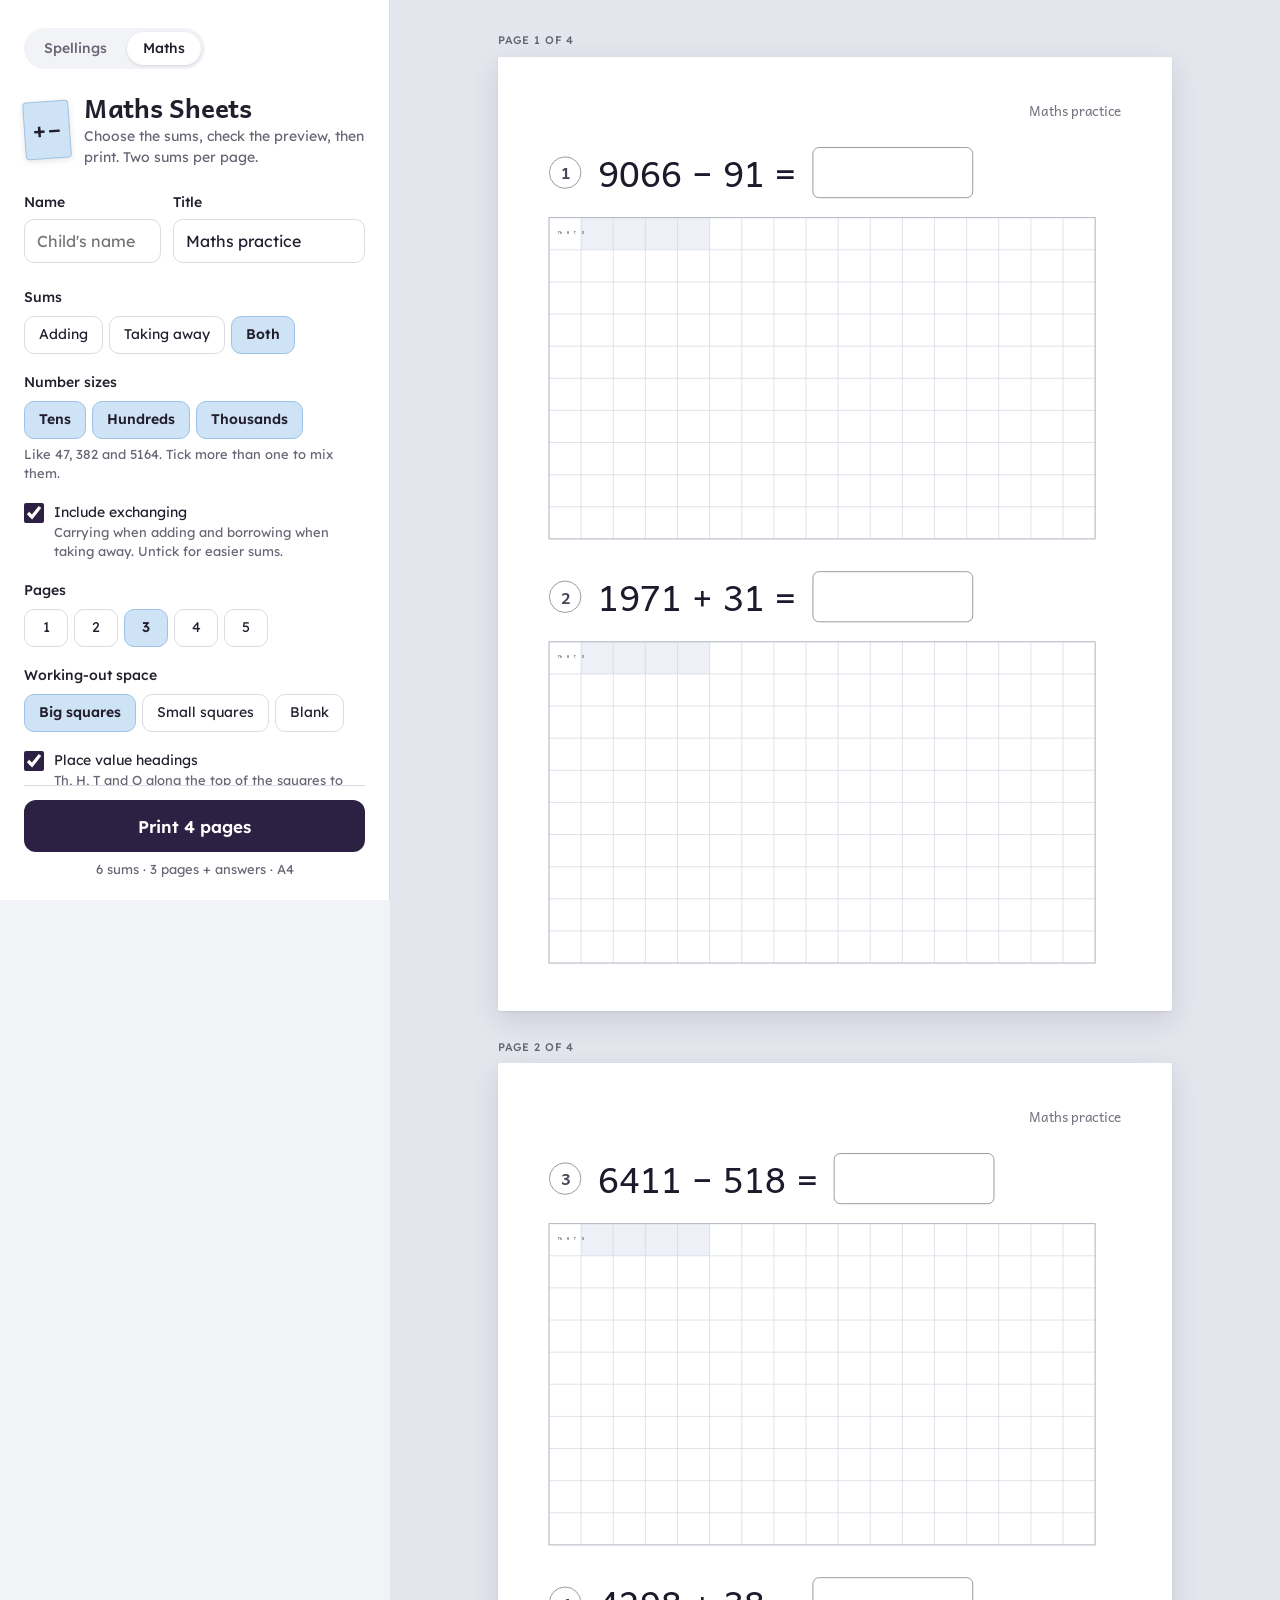
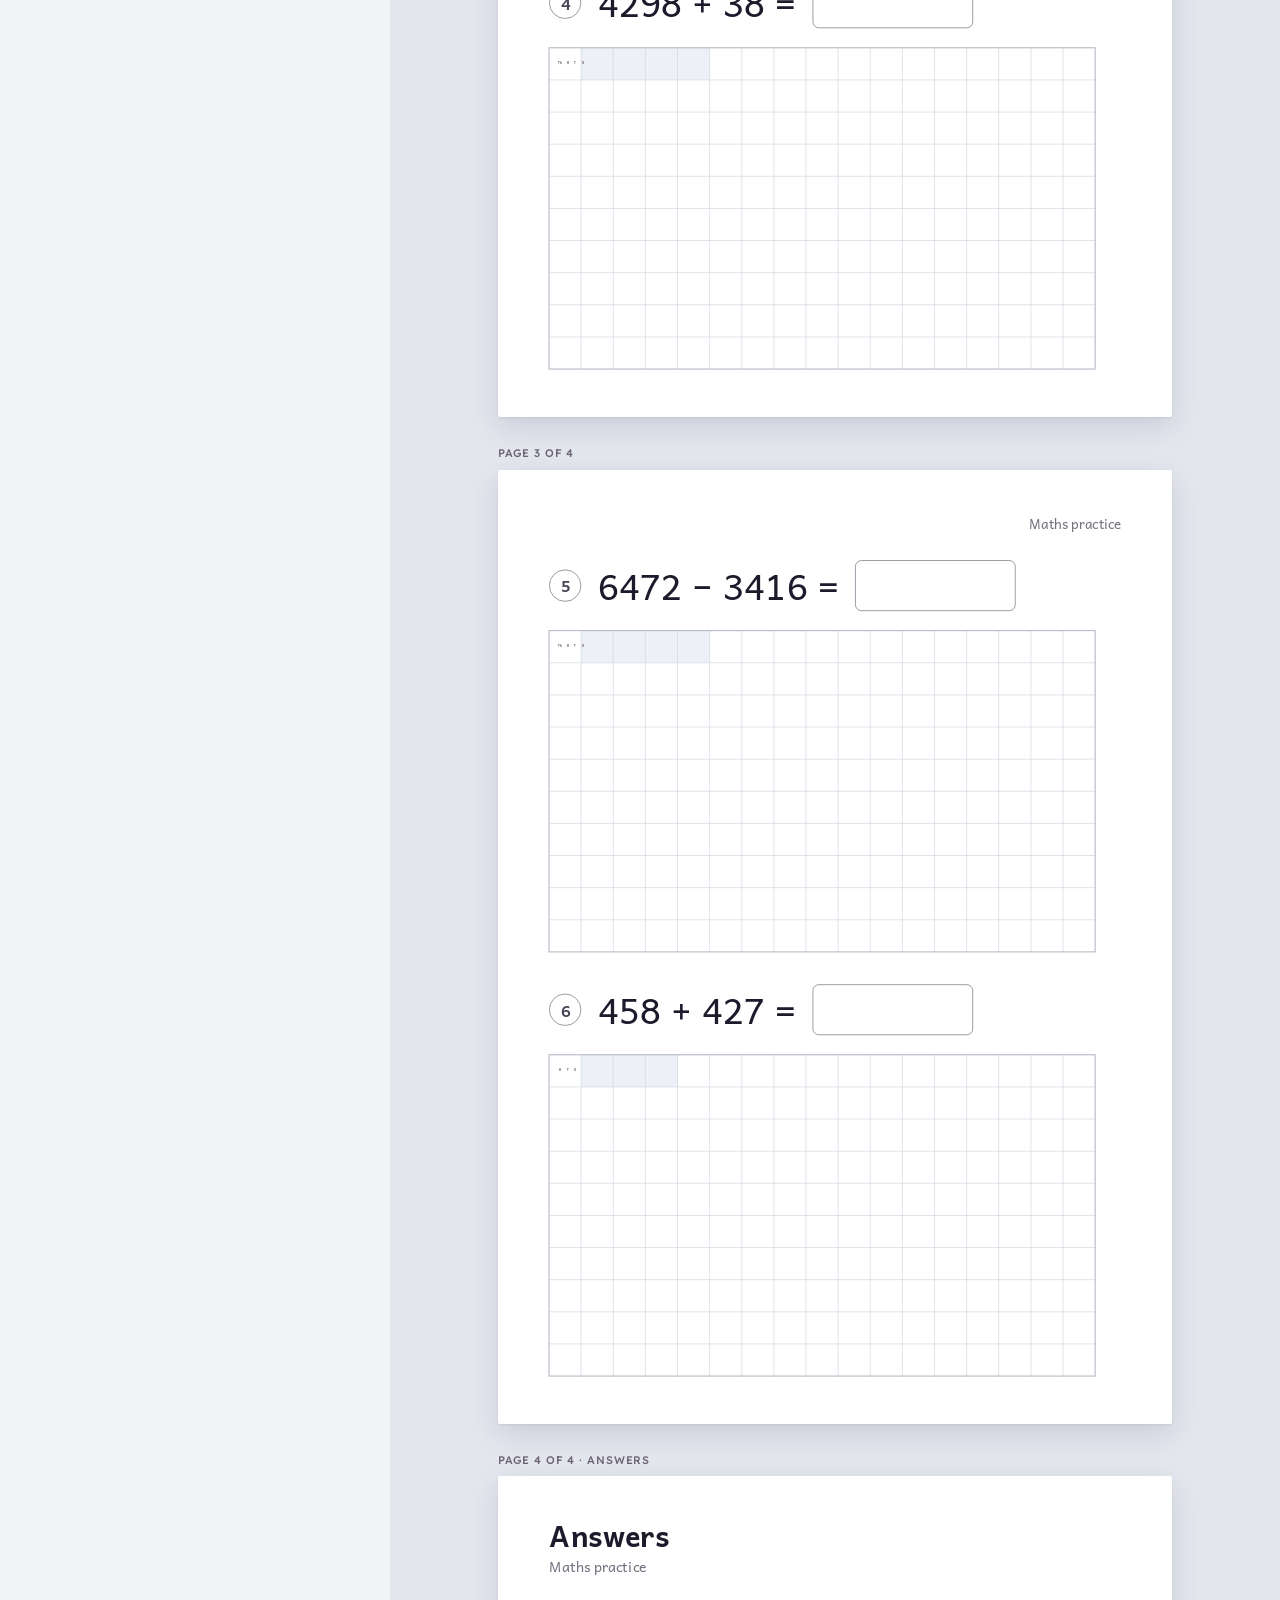
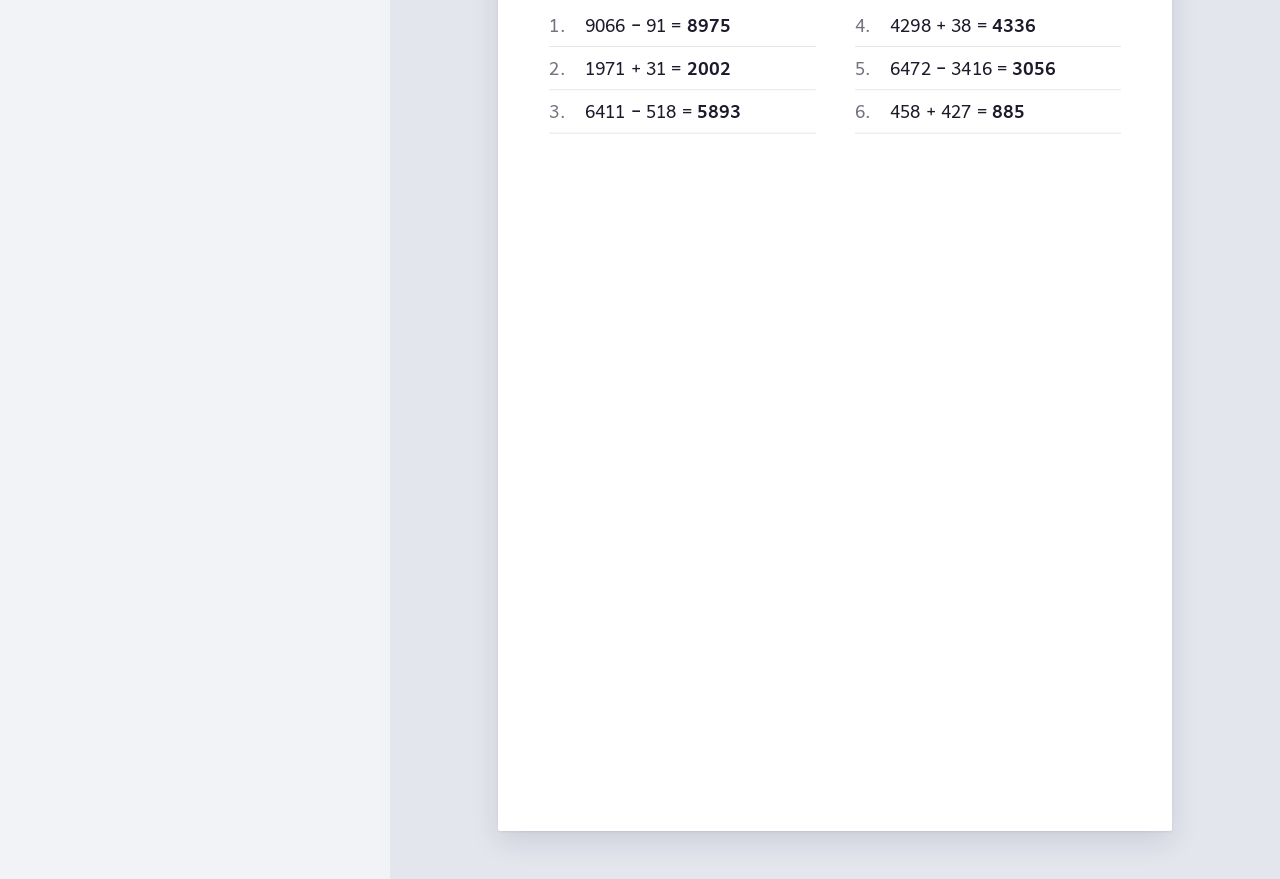
==== maths.html @ 90773e14 "Add Maths Sheets page and share code between pages New maths.html makes printable A4 sheets with two" ====
<!doctype html>
<html lang="en-GB">
<head>
<meta charset="utf-8">
<meta name="viewport" content="width=device-width, initial-scale=1, viewport-fit=cover">
<title>Maths Sheets</title>
<link rel="preconnect" href="https://fonts.googleapis.com">
<link rel="preconnect" href="https://fonts.gstatic.com" crossorigin>
<link rel="stylesheet" href="https://fonts.googleapis.com/css2?family=Andika:wght@400;700&family=Lexend:wght@400;500;600&display=swap">
<link rel="stylesheet" href="app.css">
<style>
/* Blue like a school maths book, in place of the yellow spelling card. */
:root {
  --card: #cfe3f6;
  --card-edge: #9ec3e6;
}
.brand-card { font-size: 24px; letter-spacing: 0.04em; }

/* Maths sheet layouts (sizes in mm). */
.qs { display: flex; flex-direction: column; gap: 8mm; }
.q { flex: none; display: flex; flex-direction: column; gap: 4mm; }
.q-row { flex: none; display: flex; align-items: center; gap: 5mm; height: 20mm; }
.q-num {
  flex: none;
  width: 10mm;
  height: 10mm;
  border: 0.4mm solid #8d8896;
  border-radius: 50%;
  display: grid;
  place-items: center;
  font-size: 5mm;
  font-weight: 700;
  color: #4a4455;
}
.q-calc { font-size: 11mm; line-height: 1; white-space: nowrap; letter-spacing: 0.02em; }
.q-answer { flex: none; width: 50mm; height: 16mm; border: 0.5mm solid #8d8896; border-radius: 2mm; }
.blank-space { flex: none; border: 0.3mm solid #c9cdd6; border-radius: 2mm; }

.answers-head { flex: none; }
.answers-head h2 { margin: 0; font-size: 9mm; line-height: 1; }
.answers-head p { margin: 2mm 0 0; font-size: 4.4mm; color: #77727f; }
.answers { margin: 8mm 0 0; padding: 0; list-style: none; columns: 2; column-gap: 12mm; font-size: 5.5mm; }
.answers li { break-inside: avoid; display: flex; gap: 3mm; padding: 2.5mm 0; border-bottom: 0.2mm solid #e3e1e8; }
.answers .n { flex: none; width: 8mm; color: #77727f; }
</style>
</head>
<body>
<div class="app">
  <form class="panel" id="controls" autocomplete="off" novalidate>
    <nav class="switch" aria-label="Sheets">
      <a href="./">Spellings</a>
      <a href="maths.html" aria-current="page">Maths</a>
    </nav>

    <header class="brand">
      <div class="brand-card" aria-hidden="true">+−</div>
      <div>
        <h1>Maths Sheets</h1>
        <p>Choose the sums, check the preview, then print. Two sums per page.</p>
      </div>
    </header>

    <div class="pair">
      <div class="field">
        <label for="name">Name</label>
        <input type="text" id="name" name="name" autocapitalize="words" placeholder="Child's name">
      </div>
      <div class="field">
        <label for="title">Title</label>
        <input type="text" id="title" name="title">
      </div>
    </div>

    <div class="options">
      <fieldset>
        <legend>Sums</legend>
        <div class="seg-row">
          <label><input type="radio" name="ops" value="add"><span>Adding</span></label>
          <label><input type="radio" name="ops" value="sub"><span>Taking away</span></label>
          <label><input type="radio" name="ops" value="both"><span>Both</span></label>
        </div>
      </fieldset>

      <fieldset>
        <legend>Number sizes</legend>
        <div class="seg-row">
          <label><input type="checkbox" name="tens"><span>Tens</span></label>
          <label><input type="checkbox" name="hundreds"><span>Hundreds</span></label>
          <label><input type="checkbox" name="thousands"><span>Thousands</span></label>
        </div>
        <p class="hint" style="margin-top: 6px">Like 47, 382 and 5164. Tick more than one to mix them.</p>
      </fieldset>

      <label class="check">
        <input type="checkbox" name="exchange">
        <span>Include exchanging<small>Carrying when adding and borrowing when taking away. Untick for easier sums.</small></span>
      </label>

      <fieldset>
        <legend>Pages</legend>
        <div class="seg-row">
          <label><input type="radio" name="pages" value="1"><span>1</span></label>
          <label><input type="radio" name="pages" value="2"><span>2</span></label>
          <label><input type="radio" name="pages" value="3"><span>3</span></label>
          <label><input type="radio" name="pages" value="4"><span>4</span></label>
          <label><input type="radio" name="pages" value="5"><span>5</span></label>
        </div>
      </fieldset>

      <fieldset>
        <legend>Working-out space</legend>
        <div class="seg-row">
          <label><input type="radio" name="space" value="big"><span>Big squares</span></label>
          <label><input type="radio" name="space" value="small"><span>Small squares</span></label>
          <label><input type="radio" name="space" value="blank"><span>Blank</span></label>
        </div>
      </fieldset>

      <label class="check" data-show="space:big small">
        <input type="checkbox" name="headings">
        <span>Place value headings<small>Th, H, T and O along the top of the squares to line the digits up.</small></span>
      </label>

      <label class="check">
        <input type="checkbox" name="answers">
        <span>Answers page<small>Printed last, for checking.</small></span>
      </label>

      <button type="button" class="btn-secondary" id="newSums">New sums</button>
    </div>

    <div class="print-box">
      <button type="button" class="btn-primary" id="printBtn">Print</button>
      <p class="summary" id="summary"></p>
    </div>
  </form>

  <main class="preview" id="preview" aria-label="Print preview">
    <div class="sheets" id="sheets"></div>
  </main>
</div>

<script src="sheet-app.js"></script>
<script>
(() => {
  "use strict";

  const { PAGE, HEAD_H, r2, plural, esc, chunk, hasHead, sheetHead } = window.SheetApp;
  const SUMS_PER_PAGE = 2;
  const BLOCK_GAP = 8;
  const QUESTION_H = 20;
  const QUESTION_GAP = 4;
  const SQUARE = { big: 10, small: 7 };
  const DIGITS = { tens: 2, hundreds: 3, thousands: 4 };
  const PLACE_VALUES = ["TTh", "Th", "H", "T", "O"];
  const MINUS = "−";

  const COLOURS = {
    grid: "#cfd4de",
    gridEdge: "#aab0bd",
    headingFill: "#edf0f6",
    headingText: "#4a4455",
  };

  const newSeed = () => Math.floor(Math.random() * 2147483647);

  const DEFAULTS = {
    name: "",
    title: "Maths practice",
    ops: "both",
    tens: true,
    hundreds: true,
    thousands: true,
    exchange: true,
    pages: "3",
    space: "big",
    headings: true,
    answers: true,
    seed: newSeed(),
  };

  // ---------- Making the sums ----------

  // Small seeded random generator, so the preview and the printout show the same sums.
  function seededRandom(seed) {
    let a = seed >>> 0;
    return () => {
      a = (a + 0x6d2b79f5) >>> 0;
      let t = a;
      t = Math.imul(t ^ (t >>> 15), t | 1);
      t ^= t + Math.imul(t ^ (t >>> 7), t | 61);
      return ((t ^ (t >>> 14)) >>> 0) / 4294967296;
    };
  }

  // True when the column method needs a carry (adding) or a borrow (taking away) somewhere.
  function needsExchange(a, b, op) {
    for (let x = a, y = b; x > 0 || y > 0; x = Math.floor(x / 10), y = Math.floor(y / 10)) {
      const da = x % 10;
      const db = y % 10;
      if (op === "+" ? da + db > 9 : da < db) return true;
    }
    return false;
  }

  function makeSums(s) {
    const sizes = Object.keys(DIGITS).filter((k) => s[k]).map((k) => DIGITS[k]);
    if (!sizes.length) return [];

    const rand = seededRandom(s.seed);
    const pick = (list) => list[Math.floor(rand() * list.length)];
    const number = (digits) => 10 ** (digits - 1) + Math.floor(rand() * 9 * 10 ** (digits - 1));
    const ops = s.ops === "add" ? ["+"] : s.ops === "sub" ? [MINUS] : ["+", MINUS];
    const firstOp = Math.floor(rand() * ops.length);
    const count = (Number(s.pages) || 1) * SUMS_PER_PAGE;
    const seen = new Set();
    const sums = [];

    for (let i = 0; i < count; i++) {
      const op = ops[(firstOp + i) % ops.length];
      let chosen = null;
      let fallback = null;

      for (let tries = 0; tries < 500 && !chosen; tries++) {
        let lenA = pick(sizes);
        let lenB = pick(sizes);
        if (lenB > lenA) [lenA, lenB] = [lenB, lenA];
        let a = number(lenA);
        let b = number(lenB);
        if (b > a) [a, b] = [b, a];
        if (op === MINUS && a === b) continue;
        if (seen.has(`${a}${op}${b}`)) continue;

        const sum = { a, b, op, answer: op === "+" ? a + b : a - b };
        fallback = fallback || sum;
        if (needsExchange(a, b, op) === Boolean(s.exchange)) chosen = sum;
      }

      const sum = chosen || fallback;
      if (!sum) continue;
      seen.add(`${sum.a}${sum.op}${sum.b}`);
      sums.push(sum);
    }
    return sums;
  }

  // ---------- Drawing ----------

  function squares({ width, height, sq, labels }) {
    const cols = Math.floor(width / sq);
    const rows = Math.floor(height / sq);
    const w = cols * sq;
    const h = rows * sq;
    let out = "";

    // Place value headings sit one square in, leaving room for the + or − sign.
    labels.forEach((label, i) => {
      const x = (i + 1) * sq;
      out += `<rect x="${r2(x)}" y="0" width="${sq}" height="${sq}" fill="${COLOURS.headingFill}"/>`;
      out += `<text x="${r2(x + sq / 2)}" y="${r2(sq * 0.66)}" font-size="${r2(sq * 0.38)}" font-weight="700" text-anchor="middle" fill="${COLOURS.headingText}">${label}</text>`;
    });
    for (let c = 1; c < cols; c++) {
      out += `<line x1="${r2(c * sq)}" x2="${r2(c * sq)}" y1="0" y2="${r2(h)}" stroke="${COLOURS.grid}" stroke-width="0.2"/>`;
    }
    for (let r = 1; r < rows; r++) {
      out += `<line x1="0" x2="${r2(w)}" y1="${r2(r * sq)}" y2="${r2(r * sq)}" stroke="${COLOURS.grid}" stroke-width="0.2"/>`;
    }
    out += `<rect x="0" y="0" width="${r2(w)}" height="${r2(h)}" fill="none" stroke="${COLOURS.gridEdge}" stroke-width="0.3"/>`;
    return `<svg width="${r2(w)}mm" height="${r2(h)}mm" viewBox="0 0 ${r2(w)} ${r2(h)}" aria-hidden="true">${out}</svg>`;
  }

  function workingSpace(s, sum, height) {
    if (s.space === "blank") return `<div class="blank-space" style="height:${r2(height)}mm"></div>`;
    const digits = Math.max(...[sum.a, sum.b, sum.answer].map((n) => String(n).length), 2);
    const labels = s.headings ? PLACE_VALUES.slice(PLACE_VALUES.length - digits) : [];
    return squares({ width: PAGE.CONTENT_W, height, sq: SQUARE[s.space], labels });
  }

  const calcText = (sum) => `${sum.a} ${sum.op} ${sum.b} =`;

  function questionPages(s, sums) {
    const headH = hasHead(s) ? HEAD_H : 0;
    const blockH = (PAGE.CONTENT_H - headH - (SUMS_PER_PAGE - 1) * BLOCK_GAP) / SUMS_PER_PAGE;
    const spaceH = blockH - QUESTION_H - QUESTION_GAP;

    return chunk(sums, SUMS_PER_PAGE).map((group, p) => {
      const blocks = group.map((sum, i) => `<section class="q" style="height:${r2(blockH)}mm">
          <div class="q-row">
            <span class="q-num">${p * SUMS_PER_PAGE + i + 1}</span>
            <span class="q-calc">${calcText(sum)}</span>
            <span class="q-answer"></span>
          </div>
          ${workingSpace(s, sum, spaceH)}
        </section>`);
      return `${sheetHead(s)}<div class="qs">${blocks.join("")}</div>`;
    });
  }

  function answersPage(s, sums) {
    const items = sums
      .map((sum, i) => `<li><span class="n">${i + 1}.</span><span>${calcText(sum)} <b>${sum.answer}</b></span></li>`)
      .join("");
    const sub = [s.name.trim(), s.title.trim()].filter(Boolean).map(esc).join(" · ");
    return {
      label: "Answers",
      html: `<header class="answers-head"><h2>Answers</h2>${sub ? `<p>${sub}</p>` : ""}</header><ol class="answers">${items}</ol>`,
    };
  }

  function build(s) {
    const sums = makeSums(s);
    if (!sums.length) {
      return { empty: "Tick at least one number size to make some sums.", summary: "Pick a number size to print." };
    }
    const pages = questionPages(s, sums);
    if (s.answers) pages.push(answersPage(s, sums));
    const sheets = Math.ceil(sums.length / SUMS_PER_PAGE);
    return {
      pages,
      summary: `${plural(sums.length, "sum")} · ${plural(sheets, "page")}${s.answers ? " + answers" : ""} · A4`,
    };
  }

  const app = window.SheetApp.start({ storeKey: "maths-sheets:v1", defaults: DEFAULTS, build });

  document.getElementById("newSums").addEventListener("click", () => {
    app.state.seed = newSeed();
    app.save();
    app.render();
  });

  // Keep the first set of sums, so a reload shows the same ones that were printed.
  app.save();
  app.render();
})();
</script>
</body>
</html>
---- app.css ----
/* Shared styles for the printable sheet pages (spellings and maths). */

/* Layout: settings panel on the left, a live A4 preview on the "desk" to the right; stacks on phones. */
:root {
  --ink: #2c2142;          /* marker purple from the practice sheets */
  --ink-hover: #3d2f5c;
  --card: #f7eb8f;         /* yellow school spelling card */
  --card-edge: #e3d25a;
  --ground: #f2f3f7;
  --desk: #e4e6ee;
  --panel: #ffffff;
  --text: #231e2d;
  --muted: #6a6475;
  --line: #dddae4;
  --focus: #6a4fd6;
  --font-display: "Andika", "Century Gothic", "Avenir Next", "Trebuchet MS", sans-serif;
  --font-ui: "Lexend", "Segoe UI", "Helvetica Neue", Arial, sans-serif;
  color-scheme: light;
}

* { box-sizing: border-box; }
html, body { margin: 0; }
body {
  background: var(--ground);
  color: var(--text);
  font: 400 15px/1.5 var(--font-ui);
  -webkit-font-smoothing: antialiased;
}

.app {
  display: grid;
  grid-template-columns: minmax(320px, 390px) minmax(0, 1fr);
  min-height: 100vh;
}

/* ---------- Settings panel ---------- */
.panel {
  position: sticky;
  top: 0;
  height: 100vh;
  overflow-y: auto;
  background: var(--panel);
  border-right: 1px solid var(--line);
  padding: 28px 24px 0;
  display: flex;
  flex-direction: column;
  gap: 24px;
}

.brand { display: flex; gap: 14px; align-items: center; }
.brand-card {
  flex: none;
  width: 46px;
  height: 58px;
  border-radius: 4px;
  background: var(--card);
  border: 1px solid var(--card-edge);
  display: grid;
  place-items: center;
  font: 700 17px/1 var(--font-display);
  color: var(--text);
  transform: rotate(-4deg);
  box-shadow: 0 2px 6px rgba(60, 50, 20, 0.12);
}
.brand h1 {
  margin: 0;
  font: 700 26px/1.1 var(--font-display);
  letter-spacing: -0.01em;
}
.brand p { margin: 4px 0 0; color: var(--muted); font-size: 14px; }

.field { display: flex; flex-direction: column; gap: 6px; min-width: 0; }
.field-head { display: flex; align-items: center; justify-content: space-between; gap: 8px; }
label, legend { font-weight: 500; font-size: 14px; }
.hint { margin: 0; color: var(--muted); font-size: 13px; }

input[type="text"], textarea {
  width: 100%;
  font: 400 16px/1.4 var(--font-ui);
  color: var(--text);
  background: var(--panel);
  border: 1px solid var(--line);
  border-radius: 10px;
  padding: 10px 12px;
}
textarea {
  font: 400 20px/1.45 var(--font-display);
  resize: vertical;
  min-height: 170px;
}
input[type="text"]:focus-visible, textarea:focus-visible {
  outline: 2px solid var(--focus);
  outline-offset: 1px;
  border-color: transparent;
}

.chip {
  font-size: 12px;
  font-weight: 500;
  padding: 2px 10px;
  border-radius: 999px;
  background: var(--card);
  color: var(--text);
  font-variant-numeric: tabular-nums;
}
.link-btn {
  border: 0;
  background: none;
  padding: 2px 0;
  font: 500 13px var(--font-ui);
  color: var(--muted);
  text-decoration: underline;
  text-underline-offset: 2px;
  cursor: pointer;
}
.link-btn:hover { color: var(--text); }
.link-btn:focus-visible { outline: 2px solid var(--focus); outline-offset: 2px; border-radius: 4px; }

.pair { display: grid; grid-template-columns: 1fr 1.4fr; gap: 12px; }

fieldset { border: 0; margin: 0; padding: 0; min-width: 0; }
legend { padding: 0; margin-bottom: 8px; }

/* Sheet type cards */
.types { display: grid; gap: 8px; }
.type {
  position: relative;
  display: grid;
  grid-template-columns: 34px 1fr;
  gap: 12px;
  align-items: center;
  padding: 10px 12px;
  border: 1px solid var(--line);
  border-radius: 12px;
  cursor: pointer;
  background: var(--panel);
}
.type input { position: absolute; opacity: 0; inset: 0; margin: 0; cursor: pointer; }
.type:has(input:checked) { border-color: var(--ink); box-shadow: inset 0 0 0 1px var(--ink); }
.type:has(input:focus-visible) { outline: 2px solid var(--focus); outline-offset: 2px; }
.type svg { width: 34px; height: 44px; display: block; }
.type strong { display: block; font-weight: 500; font-size: 15px; }
.type span { display: block; color: var(--muted); font-size: 13px; line-height: 1.35; }

/* Segmented choices */
.options { display: grid; gap: 18px; }
.seg-row { display: flex; flex-wrap: wrap; gap: 6px; }
.seg-row label { position: relative; font-weight: 400; }
.seg-row input { position: absolute; opacity: 0; inset: 0; margin: 0; cursor: pointer; }
.seg-row span {
  display: inline-flex;
  align-items: center;
  justify-content: center;
  min-width: 44px;
  height: 38px;
  padding: 0 14px;
  border: 1px solid var(--line);
  border-radius: 10px;
  background: var(--panel);
  font-size: 14px;
  white-space: nowrap;
}
.seg-row label:hover span { border-color: #bdb8c8; }
.seg-row input:checked + span { background: var(--card); border-color: var(--card-edge); font-weight: 600; }
.seg-row input:focus-visible + span { outline: 2px solid var(--focus); outline-offset: 2px; }

.check { display: flex; gap: 10px; align-items: flex-start; font-weight: 400; cursor: pointer; }
.check input { width: 20px; height: 20px; margin: 1px 0 0; accent-color: var(--ink); flex: none; }
.check small { display: block; color: var(--muted); font-size: 13px; }

/* Print button stays in reach while the settings scroll */
.print-box {
  position: sticky;
  bottom: 0;
  margin-top: auto;
  padding: 14px 0 calc(20px + env(safe-area-inset-bottom, 0px));
  background: var(--panel);
  border-top: 1px solid var(--line);
  display: grid;
  gap: 8px;
}
.btn-primary {
  height: 52px;
  border: 0;
  border-radius: 12px;
  background: var(--ink);
  color: #ffffff;
  font: 600 17px var(--font-ui);
  cursor: pointer;
}
.btn-primary:hover { background: var(--ink-hover); }
.btn-primary:focus-visible { outline: 3px solid var(--focus); outline-offset: 2px; }
.btn-primary:disabled { opacity: 0.4; cursor: not-allowed; }
.summary { margin: 0; text-align: center; font-size: 13px; color: var(--muted); font-variant-numeric: tabular-nums; }

/* ---------- Preview ---------- */
.preview {
  --z: 0.6;
  background: var(--desk);
  padding: 32px 24px 48px;
  min-width: 0;
}
.sheets { display: flex; flex-direction: column; align-items: center; gap: 28px; }
.page { display: flex; flex-direction: column; gap: 8px; }
.page-label {
  margin: 0;
  font-size: 11px;
  font-weight: 500;
  letter-spacing: 0.08em;
  text-transform: uppercase;
  color: var(--muted);
}
.sheet-wrap {
  width: calc(210mm * var(--z));
  height: calc(297mm * var(--z));
  overflow: hidden;
  border-radius: 2px;
  box-shadow: 0 1px 2px rgba(35, 25, 60, 0.08), 0 10px 28px rgba(35, 25, 60, 0.12);
}
.empty {
  margin: 80px auto;
  max-width: 28ch;
  text-align: center;
  color: var(--muted);
  font-size: 16px;
}

/* ---------- The printed sheet (all sizes in mm) ---------- */
.sheet {
  width: 210mm;
  height: 297mm;
  padding: 14mm 16mm;
  background: #ffffff;
  color: #1f1a2b;
  font-family: var(--sheet-font, var(--font-display));
  overflow: hidden;
  transform: scale(var(--z));
  transform-origin: 0 0;
  display: flex;
  flex-direction: column;
}
.sheet svg { display: block; overflow: visible; }

.sheet-head {
  flex: none;
  display: flex;
  justify-content: space-between;
  gap: 6mm;
  font-size: 4.2mm;
  line-height: 1.2;
  color: #77727f;
}

/* Switch between the sheet pages */
.switch {
  display: flex;
  align-self: flex-start;
  gap: 4px;
  padding: 4px;
  background: var(--ground);
  border-radius: 999px;
}
.switch a {
  padding: 6px 16px;
  border-radius: 999px;
  color: var(--muted);
  font-size: 14px;
  font-weight: 500;
  text-decoration: none;
}
.switch a:hover { color: var(--text); }
.switch a[aria-current="page"] {
  background: var(--panel);
  color: var(--text);
  box-shadow: 0 1px 3px rgba(35, 25, 60, 0.14);
}
.switch a:focus-visible { outline: 2px solid var(--focus); outline-offset: 2px; }

.btn-secondary {
  height: 44px;
  border: 1px solid var(--line);
  border-radius: 12px;
  background: var(--panel);
  color: var(--text);
  font: 500 15px var(--font-ui);
  cursor: pointer;
}
.btn-secondary:hover { border-color: #bdb8c8; }
.btn-secondary:focus-visible { outline: 2px solid var(--focus); outline-offset: 2px; }

/* ---------- Phones ---------- */
@media (max-width: 860px) {
  .app { grid-template-columns: minmax(0, 1fr); }
  .panel {
    position: static;
    height: auto;
    overflow: visible;
    border-right: 0;
    border-bottom: 1px solid var(--line);
    padding: 22px 16px 0;
  }
  .preview { padding: 24px 16px 150px; }
  .print-box {
    position: fixed;
    left: 0;
    right: 0;
    z-index: 10;
    padding: 12px 16px calc(12px + env(safe-area-inset-bottom, 0px));
    box-shadow: 0 -6px 20px rgba(35, 25, 60, 0.08);
  }
  .panel { padding-bottom: 8px; }
}
@media (max-width: 380px) {
  .pair { grid-template-columns: 1fr; }
}

/* ---------- Printing ---------- */
@page { size: A4 portrait; margin: 0; }
@media print {
  html, body { background: #ffffff; }
  .panel, .page-label, .empty { display: none !important; }
  .app { display: block; min-height: 0; }
  .preview { padding: 0; background: #ffffff; }
  .sheets { display: block; }
  .page { display: block; break-after: page; page-break-after: always; }
  .page:last-child { break-after: auto; page-break-after: auto; }
  .sheet-wrap { width: auto; height: auto; box-shadow: none; border-radius: 0; overflow: visible; }
  .sheet { transform: none; height: 296.5mm; }
}
@media (prefers-reduced-motion: reduce) {
  * { transition: none !important; }
}
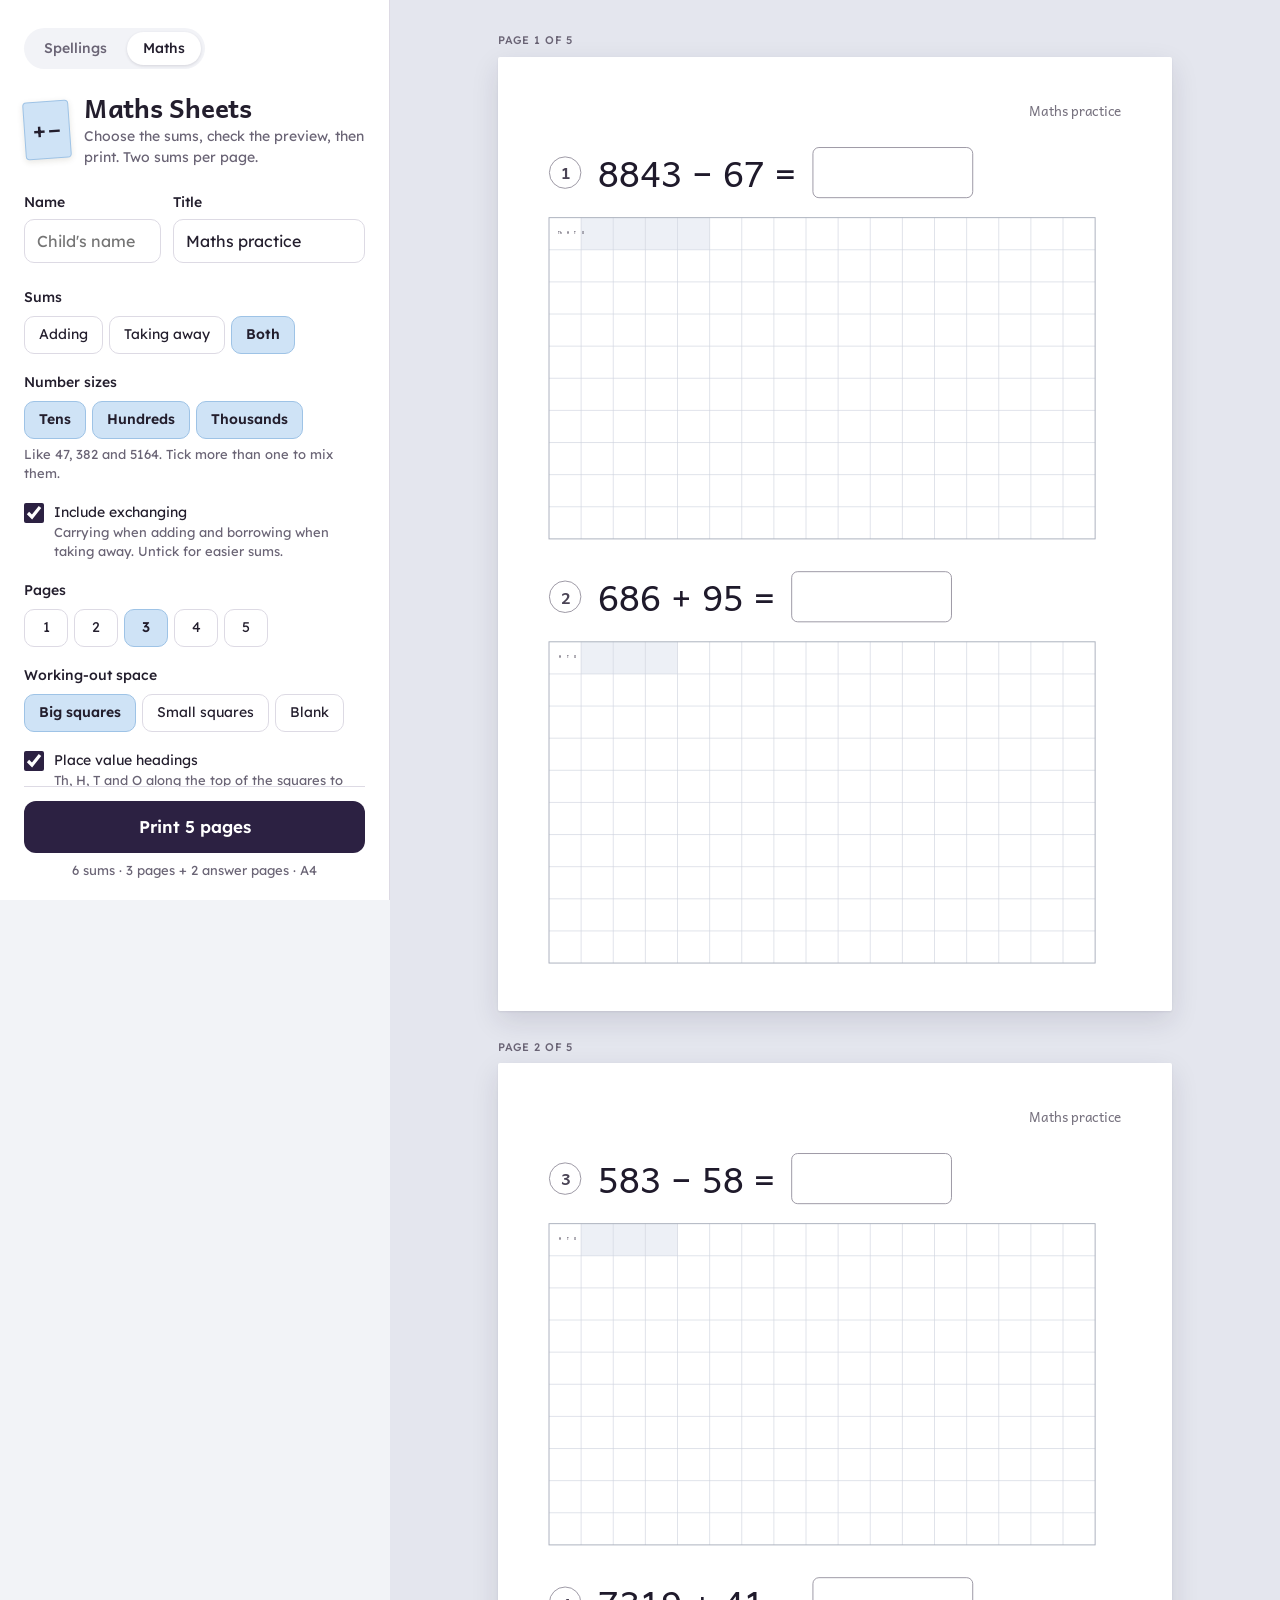
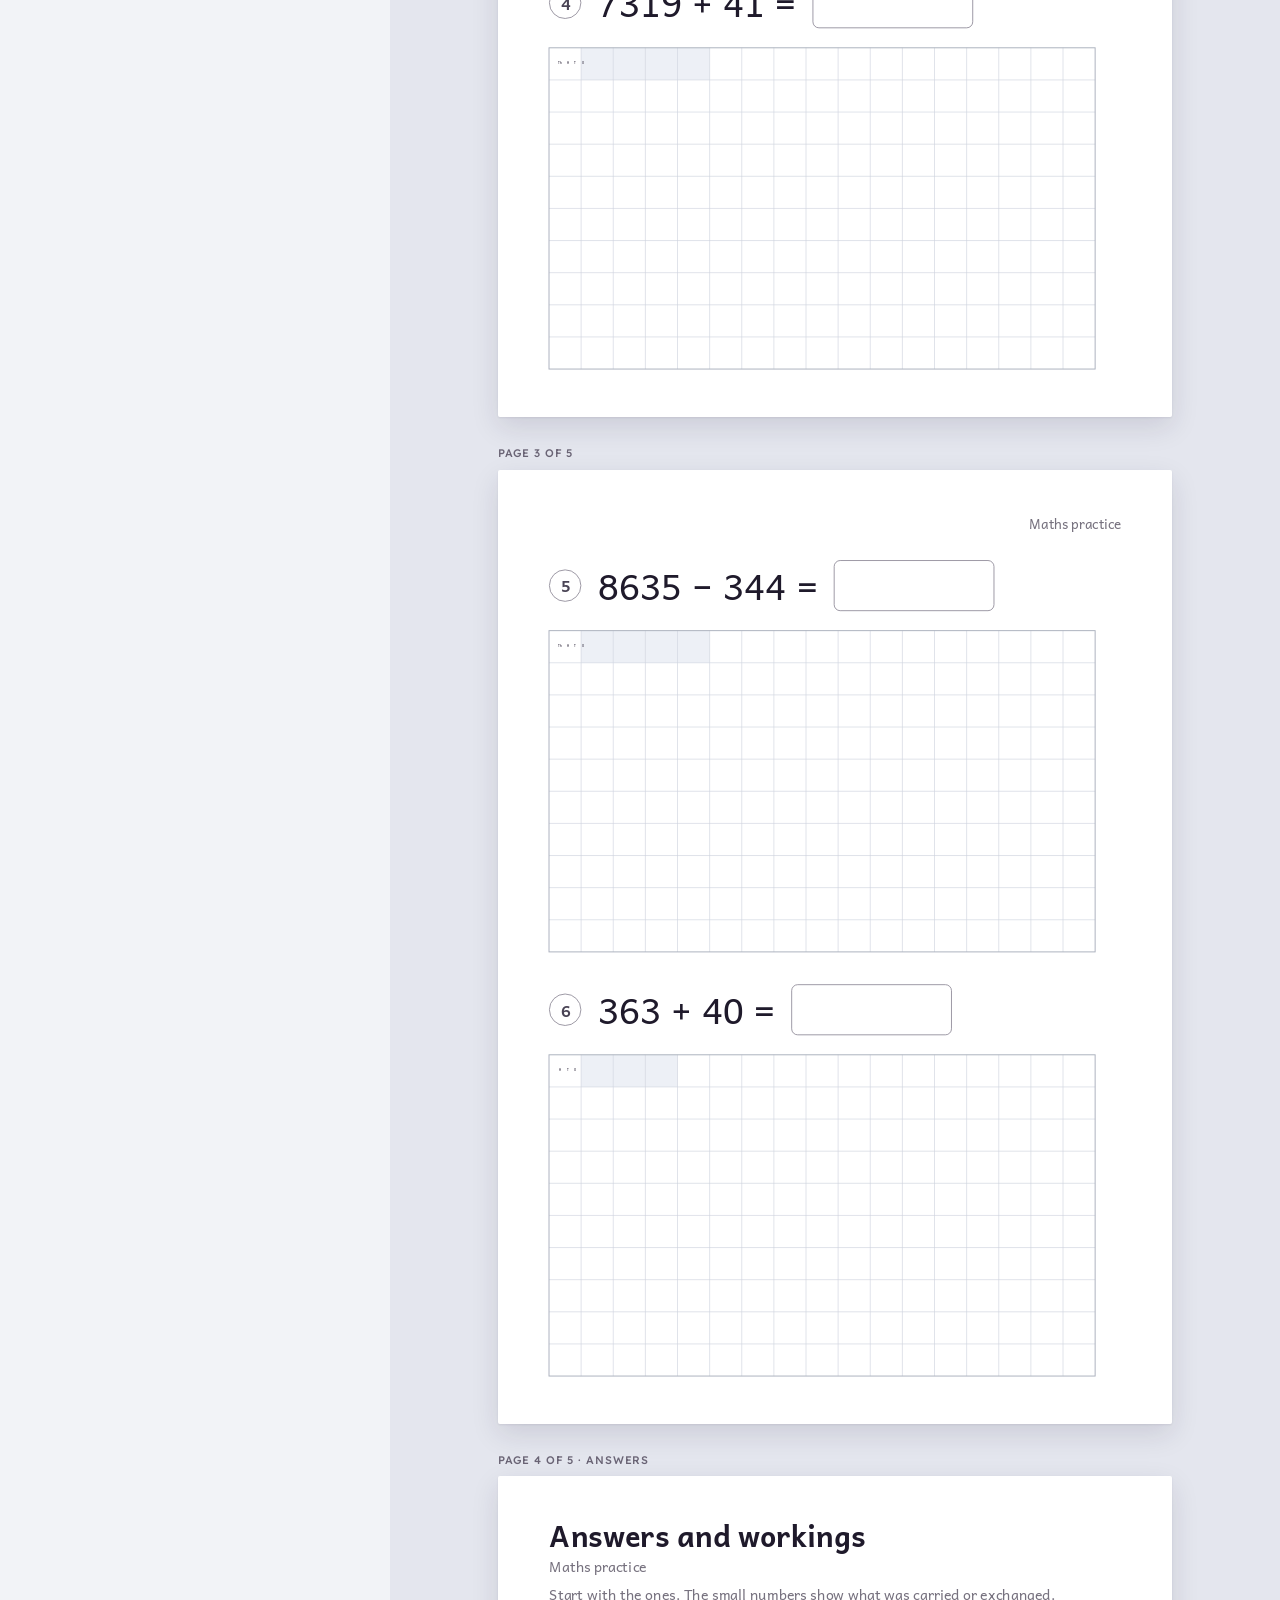
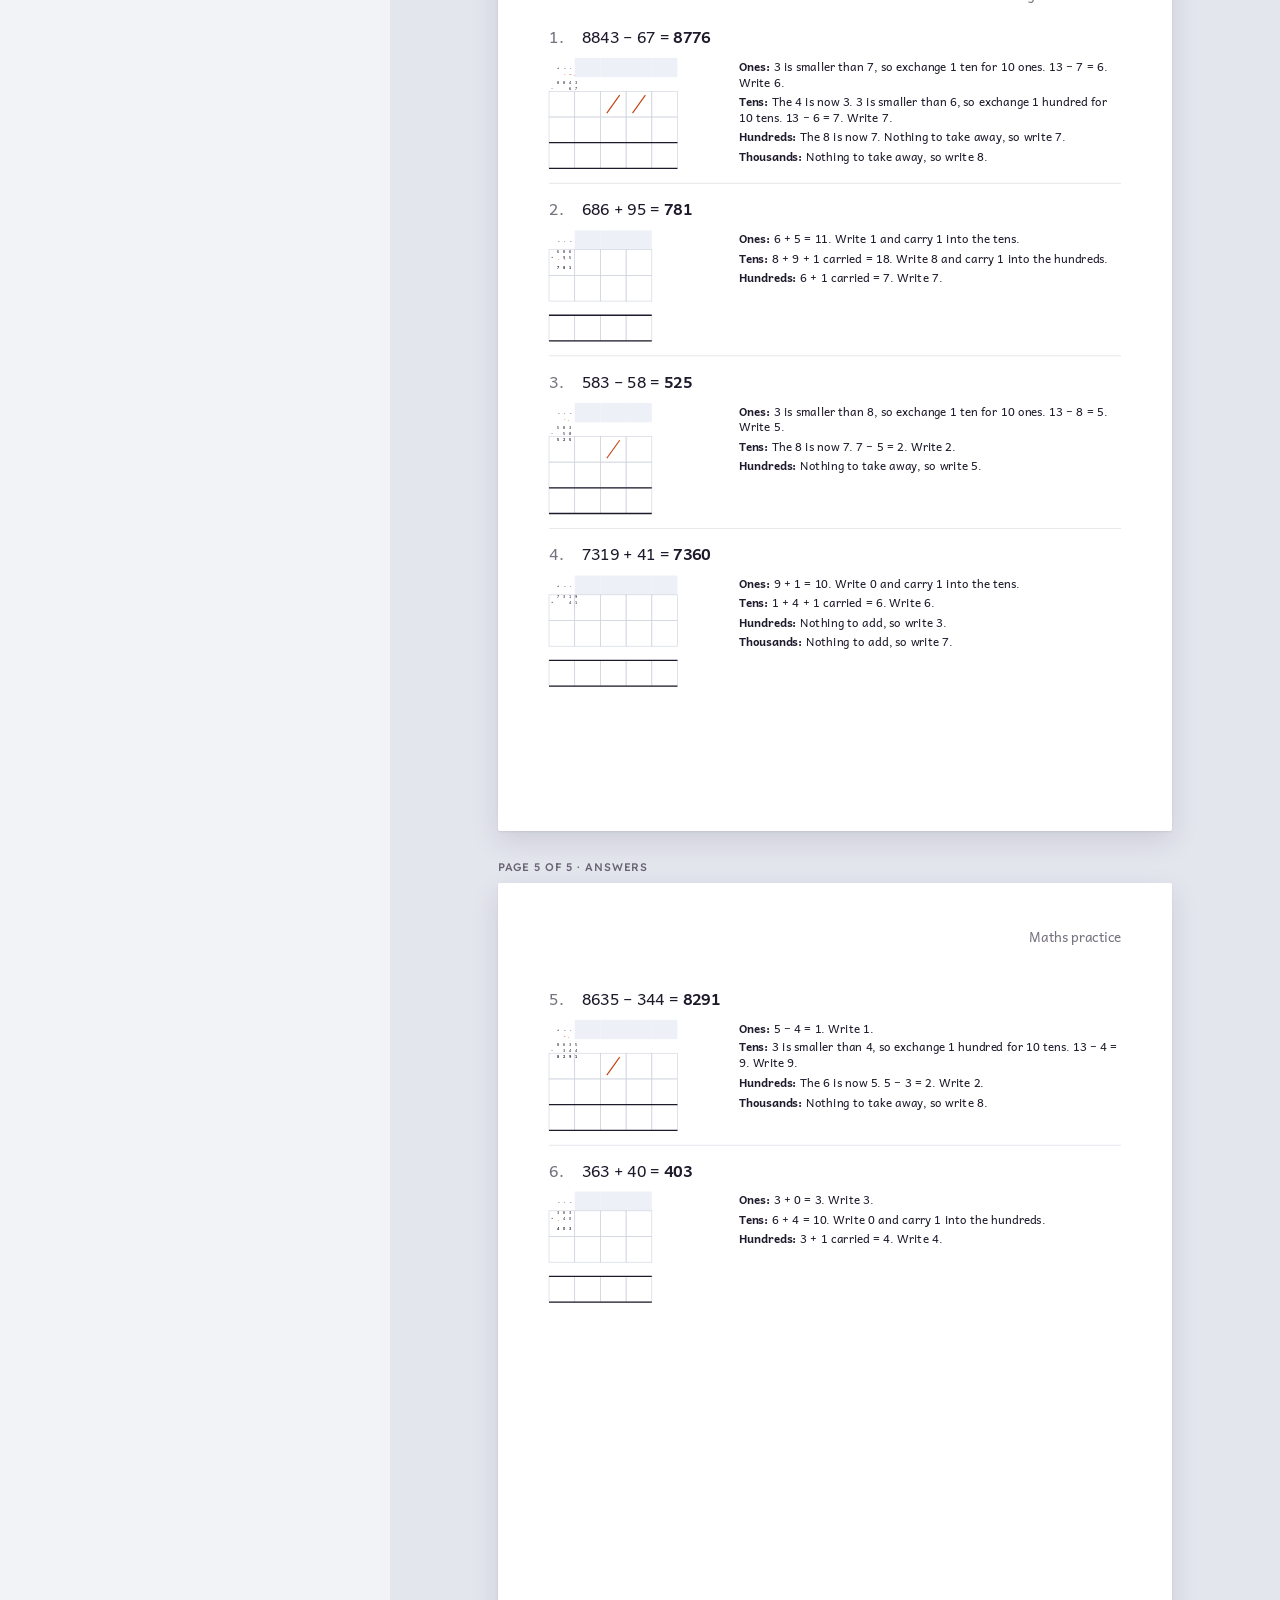
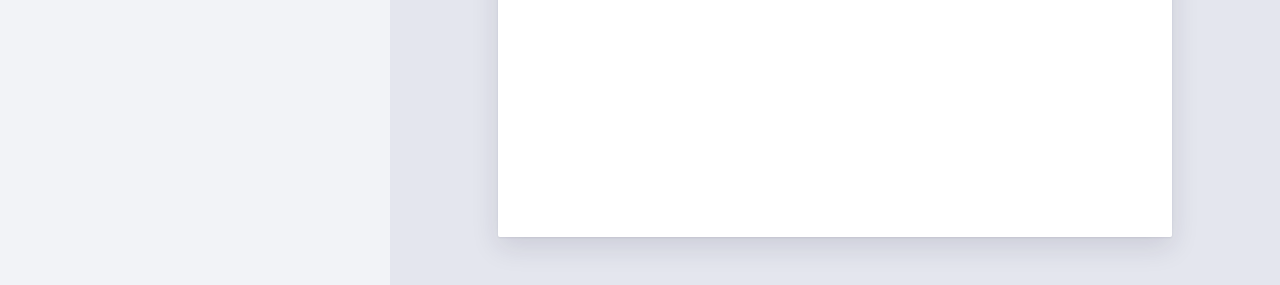
==== commit f03ce943: "Show worked column method on the maths answers page The answers page can now show each sum set out i" ====
--- a/maths.html
+++ b/maths.html
@@ -42,6 +42,22 @@
 .answers { margin: 8mm 0 0; padding: 0; list-style: none; columns: 2; column-gap: 12mm; font-size: 5.5mm; }
 .answers li { break-inside: avoid; display: flex; gap: 3mm; padding: 2.5mm 0; border-bottom: 0.2mm solid #e3e1e8; }
 .answers .n { flex: none; width: 8mm; color: #77727f; }
+
+.worked { display: flex; flex-direction: column; margin-top: 6mm; }
+.w-card {
+  display: grid;
+  grid-template-columns: 52mm minmax(0, 1fr);
+  column-gap: 7mm;
+  row-gap: 3mm;
+  padding: 4mm 0;
+  border-top: 0.2mm solid #e3e1e8;
+}
+.w-card:first-child { border-top: 0; padding-top: 0; }
+.w-title { grid-column: 1 / -1; margin: 0; display: flex; gap: 3mm; font-size: 5mm; }
+.w-title .n { flex: none; width: 7mm; color: #77727f; }
+.steps { margin: 0; padding: 0; list-style: none; display: flex; flex-direction: column; gap: 1.2mm; font-size: 3.6mm; line-height: 1.35; }
+
+fieldset .hint { margin-top: 6px; }
 </style>
 </head>
 <body>
@@ -88,7 +104,7 @@
           <label><input type="checkbox" name="hundreds"><span>Hundreds</span></label>
           <label><input type="checkbox" name="thousands"><span>Thousands</span></label>
         </div>
-        <p class="hint" style="margin-top: 6px">Like 47, 382 and 5164. Tick more than one to mix them.</p>
+        <p class="hint">Like 47, 382 and 5164. Tick more than one to mix them.</p>
       </fieldset>
 
       <label class="check">
@@ -121,10 +137,15 @@
         <span>Place value headings<small>Th, H, T and O along the top of the squares to line the digits up.</small></span>
       </label>
 
-      <label class="check">
-        <input type="checkbox" name="answers">
-        <span>Answers page<small>Printed last, for checking.</small></span>
-      </label>
+      <fieldset>
+        <legend>Answers</legend>
+        <div class="seg-row">
+          <label><input type="radio" name="answers" value="worked"><span>With workings</span></label>
+          <label><input type="radio" name="answers" value="quick"><span>Answers only</span></label>
+          <label><input type="radio" name="answers" value="none"><span>None</span></label>
+        </div>
+        <p class="hint">Printed after the sums. With workings shows each sum done in columns, step by step.</p>
+      </fieldset>
 
       <button type="button" class="btn-secondary" id="newSums">New sums</button>
     </div>
@@ -160,6 +181,8 @@
     gridEdge: "#aab0bd",
     headingFill: "#edf0f6",
     headingText: "#4a4455",
+    ink: "#1f1a2b",
+    mark: "#c2410c",
   };
 
   const newSeed = () => Math.floor(Math.random() * 2147483647);
@@ -175,7 +198,7 @@
     pages: "3",
     space: "big",
     headings: true,
-    answers: true,
+    answers: "worked",
     seed: newSeed(),
   };
 
@@ -296,15 +319,183 @@
     });
   }
 
-  function answersPage(s, sums) {
+  function answersHead(s, heading, note = "") {
+    const sub = [s.name.trim(), s.title.trim()].filter(Boolean).map(esc).join(" · ");
+    const lines = [sub, note].filter(Boolean).map((line) => `<p>${line}</p>`).join("");
+    return `<header class="answers-head"><h2>${heading}</h2>${lines}</header>`;
+  }
+
+  function quickAnswerPages(s, sums) {
     const items = sums
       .map((sum, i) => `<li><span class="n">${i + 1}.</span><span>${calcText(sum)} <b>${sum.answer}</b></span></li>`)
       .join("");
-    const sub = [s.name.trim(), s.title.trim()].filter(Boolean).map(esc).join(" · ");
-    return {
+    return [{ label: "Answers", html: `${answersHead(s, "Answers")}<ol class="answers">${items}</ol>` }];
+  }
+
+  // ---------- Worked answers ----------
+
+  const PLACE_NAMES = ["ones", "tens", "hundreds", "thousands", "ten thousands"];
+  const UNIT_NAMES = ["one", "ten", "hundred", "thousand", "ten thousand"];
+  const WORKED_PER_PAGE = 4;
+  const CELL = 8;
+
+  const digitsOnesFirst = (n) => String(n).split("").reverse().map(Number);
+  const capital = (text) => text[0].toUpperCase() + text.slice(1);
+  const listWords = (words) => (words.length > 1 ? `${words.slice(0, -1).join(", ")} and ${words[words.length - 1]}` : words[0]);
+
+  // Column addition, ones first: which columns get a carried 1, and a line of explanation per column.
+  function workAddition(a, b) {
+    const A = digitsOnesFirst(a);
+    const B = digitsOnesFirst(b);
+    const carries = [];
+    const steps = [];
+    let carry = 0;
+
+    for (let i = 0; i < Math.max(A.length, B.length); i++) {
+      const parts = [A[i], B[i]].filter((d) => d !== undefined);
+      const total = parts.reduce((t, d) => t + d, 0) + carry;
+      const sumText = `${parts.join(" + ")}${carry ? ` + ${carry} carried` : ""}`;
+      let text;
+      if (parts.length === 1 && !carry) text = `Nothing to add, so write ${parts[0]}.`;
+      else if (total >= 10) text = `${sumText} = ${total}. Write ${total % 10} and carry 1 into the ${PLACE_NAMES[i + 1]}.`;
+      else text = `${sumText} = ${total}. Write ${total}.`;
+      steps.push({ place: i, text });
+      carry = total >= 10 ? 1 : 0;
+      if (carry) carries[i + 1] = true;
+    }
+    if (carry) steps.push({ place: steps.length, text: "Write the carried 1." });
+    return { carries, steps };
+  }
+
+  // Column subtraction by exchanging, ones first. Records the new value written above each
+  // crossed-out top digit, which columns receive an extra 10, and a line per column.
+  function workSubtraction(a, b) {
+    const A = digitsOnesFirst(a);
+    const B = digitsOnesFirst(b);
+    const answerLength = String(a - b).length;
+    const cur = [...A];
+    const crossed = [];
+    const gotTen = [];
+    const steps = [];
+
+    for (let i = 0; i < A.length; i++) {
+      const db = B[i];
+      let text = crossed[i] !== undefined ? `The ${A[i]} is now ${cur[i]}. ` : "";
+
+      if (db !== undefined && cur[i] < db) {
+        let j = i + 1;
+        while (cur[j] === 0) j++;
+        const zeros = [];
+        for (let k = i + 1; k < j; k++) zeros.push(k);
+        const from = cur[j];
+        cur[j] -= 1;
+        crossed[j] = cur[j];
+        zeros.forEach((k) => { cur[k] = 9; crossed[k] = 9; });
+        const before = cur[i];
+        cur[i] += 10;
+        gotTen[i] = true;
+
+        if (!zeros.length) {
+          text += `${before} is smaller than ${db}, so exchange 1 ${UNIT_NAMES[j]} for 10 ${PLACE_NAMES[i]}. `;
+        } else {
+          const names = listWords(zeros.map((k) => PLACE_NAMES[k]));
+          const zeroWords = zeros.length > 1 ? "digits are 0" : "digit is 0";
+          const nines = zeros.length > 1 ? "each 0 becomes 9" : "the 0 becomes 9";
+          text += `${before} is smaller than ${db}. The ${names} ${zeroWords}, so exchange from the ${PLACE_NAMES[j]}: ${from} becomes ${cur[j]}, ${nines} and the ${before} becomes ${cur[i]}. `;
+        }
+      }
+
+      if (i >= answerLength) text += `${db !== undefined ? `${cur[i]} − ${db} = 0` : "Nothing is left"}, so leave it blank.`;
+      else if (db === undefined) text += `Nothing to take away, so write ${cur[i]}.`;
+      else text += `${cur[i]} − ${db} = ${cur[i] - db}. Write ${cur[i] - db}.`;
+      steps.push({ place: i, text });
+    }
+    return { crossed, gotTen, steps };
+  }
+
+  // The sum set out in columns under place value headings, with carries and exchanges marked.
+  function columnWorking(sum) {
+    const c = CELL;
+    const isAdd = sum.op === "+";
+    const work = isAdd ? workAddition(sum.a, sum.b) : workSubtraction(sum.a, sum.b);
+    const A = digitsOnesFirst(sum.a);
+    const B = digitsOnesFirst(sum.b);
+    const R = digitsOnesFirst(sum.answer);
+    const n = Math.max(A.length, B.length, R.length);
+    const width = (n + 1) * c;
+    const x = (place) => (n - place) * c; // left edge of a place's column; the sign has the first column
+    const small = 0.55 * c;
+
+    let y = 0;
+    const yHead = y;
+    y += 0.75 * c;
+    const yMarks = y;
+    if (!isAdd) y += small;
+    const yA = y;
+    y += c;
+    const yB = y;
+    y += c;
+    const yCarry = y;
+    if (isAdd) y += small;
+    const yAnswer = y;
+    y += c;
+    const height = y + 0.5;
+
+    const digit = (text, left, top, weight = 400) =>
+      `<text x="${r2(left + c / 2)}" y="${r2(top + 0.72 * c)}" font-size="${r2(0.62 * c)}" font-weight="${weight}" text-anchor="middle" fill="${COLOURS.ink}">${text}</text>`;
+    const mark = (text, cx, baseline, size) =>
+      `<text x="${r2(cx)}" y="${r2(baseline)}" font-size="${r2(size)}" text-anchor="middle" fill="${COLOURS.mark}">${text}</text>`;
+
+    let out = "";
+    for (let p = 0; p < n; p++) {
+      out += `<rect x="${r2(x(p))}" y="${yHead}" width="${c}" height="${r2(0.75 * c)}" fill="${COLOURS.headingFill}"/>`;
+      out += `<text x="${r2(x(p) + c / 2)}" y="${r2(yHead + 0.52 * c)}" font-size="${r2(0.32 * c)}" font-weight="700" text-anchor="middle" fill="${COLOURS.headingText}">${PLACE_VALUES[PLACE_VALUES.length - 1 - p]}</text>`;
+    }
+    for (const top of [yA, yB, yAnswer]) {
+      for (let col = 0; col <= n; col++) {
+        out += `<rect x="${col * c}" y="${r2(top)}" width="${c}" height="${c}" fill="none" stroke="${COLOURS.grid}" stroke-width="0.2"/>`;
+      }
+    }
+
+    A.forEach((d, p) => {
+      out += digit(d, x(p), yA);
+      if (isAdd) return;
+      if (work.crossed[p] !== undefined) {
+        out += `<line x1="${r2(x(p) + 0.25 * c)}" y1="${r2(yA + 0.85 * c)}" x2="${r2(x(p) + 0.75 * c)}" y2="${r2(yA + 0.15 * c)}" stroke="${COLOURS.mark}" stroke-width="0.35"/>`;
+        out += mark(`${work.gotTen[p] ? "1" : ""}${work.crossed[p]}`, x(p) + c / 2, yMarks + 0.45 * c, 0.42 * c);
+      } else if (work.gotTen[p]) {
+        out += mark("1", x(p) + 0.17 * c, yA + 0.42 * c, 0.36 * c);
+      }
+    });
+    out += digit(sum.op, 0, yB);
+    B.forEach((d, p) => { out += digit(d, x(p), yB); });
+    if (isAdd) {
+      work.carries.forEach((carried, p) => { if (carried) out += mark("1", x(p) + c / 2, yCarry + 0.45 * c, 0.42 * c); });
+    }
+    R.forEach((d, p) => { out += digit(d, x(p), yAnswer, 700); });
+    for (const lineY of [yAnswer, yAnswer + c]) {
+      out += `<line x1="0" x2="${r2(width)}" y1="${r2(lineY)}" y2="${r2(lineY)}" stroke="${COLOURS.ink}" stroke-width="0.4"/>`;
+    }
+
+    const svg = `<svg width="${r2(width)}mm" height="${r2(height)}mm" viewBox="0 0 ${r2(width)} ${r2(height)}" aria-hidden="true">${out}</svg>`;
+    return { svg, steps: work.steps };
+  }
+
+  function workedAnswerPages(s, sums) {
+    const cards = sums.map((sum, i) => {
+      const { svg, steps } = columnWorking(sum);
+      const items = steps.map((step) => `<li><b>${capital(PLACE_NAMES[step.place])}:</b> ${step.text}</li>`).join("");
+      return `<section class="w-card">
+          <p class="w-title"><span class="n">${i + 1}.</span><span>${calcText(sum)} <b>${sum.answer}</b></span></p>
+          ${svg}
+          <ol class="steps">${items}</ol>
+        </section>`;
+    });
+    const note = "Start with the ones. The small numbers show what was carried or exchanged.";
+    return chunk(cards, WORKED_PER_PAGE).map((group, i) => ({
       label: "Answers",
-      html: `<header class="answers-head"><h2>Answers</h2>${sub ? `<p>${sub}</p>` : ""}</header><ol class="answers">${items}</ol>`,
-    };
+      html: `${i === 0 ? answersHead(s, "Answers and workings", note) : sheetHead(s)}<div class="worked">${group.join("")}</div>`,
+    }));
   }
 
   function build(s) {
@@ -312,16 +503,21 @@
     if (!sums.length) {
       return { empty: "Tick at least one number size to make some sums.", summary: "Pick a number size to print." };
     }
-    const pages = questionPages(s, sums);
-    if (s.answers) pages.push(answersPage(s, sums));
-    const sheets = Math.ceil(sums.length / SUMS_PER_PAGE);
+    const questions = questionPages(s, sums);
+    const answers = s.answers === "worked" ? workedAnswerPages(s, sums) : s.answers === "quick" ? quickAnswerPages(s, sums) : [];
+    const extra = answers.length ? ` + ${plural(answers.length, "answer page")}` : "";
     return {
-      pages,
-      summary: `${plural(sums.length, "sum")} · ${plural(sheets, "page")}${s.answers ? " + answers" : ""} · A4`,
+      pages: [...questions, ...answers],
+      summary: `${plural(sums.length, "sum")} · ${plural(questions.length, "page")}${extra} · A4`,
     };
   }
 
-  const app = window.SheetApp.start({ storeKey: "maths-sheets:v1", defaults: DEFAULTS, build });
+  // Answers used to be a single on/off tick box.
+  function migrate(state) {
+    if (typeof state.answers === "boolean") state.answers = state.answers ? "worked" : "none";
+  }
+
+  const app = window.SheetApp.start({ storeKey: "maths-sheets:v1", defaults: DEFAULTS, build, migrate });
 
   document.getElementById("newSums").addEventListener("click", () => {
     app.state.seed = newSeed();
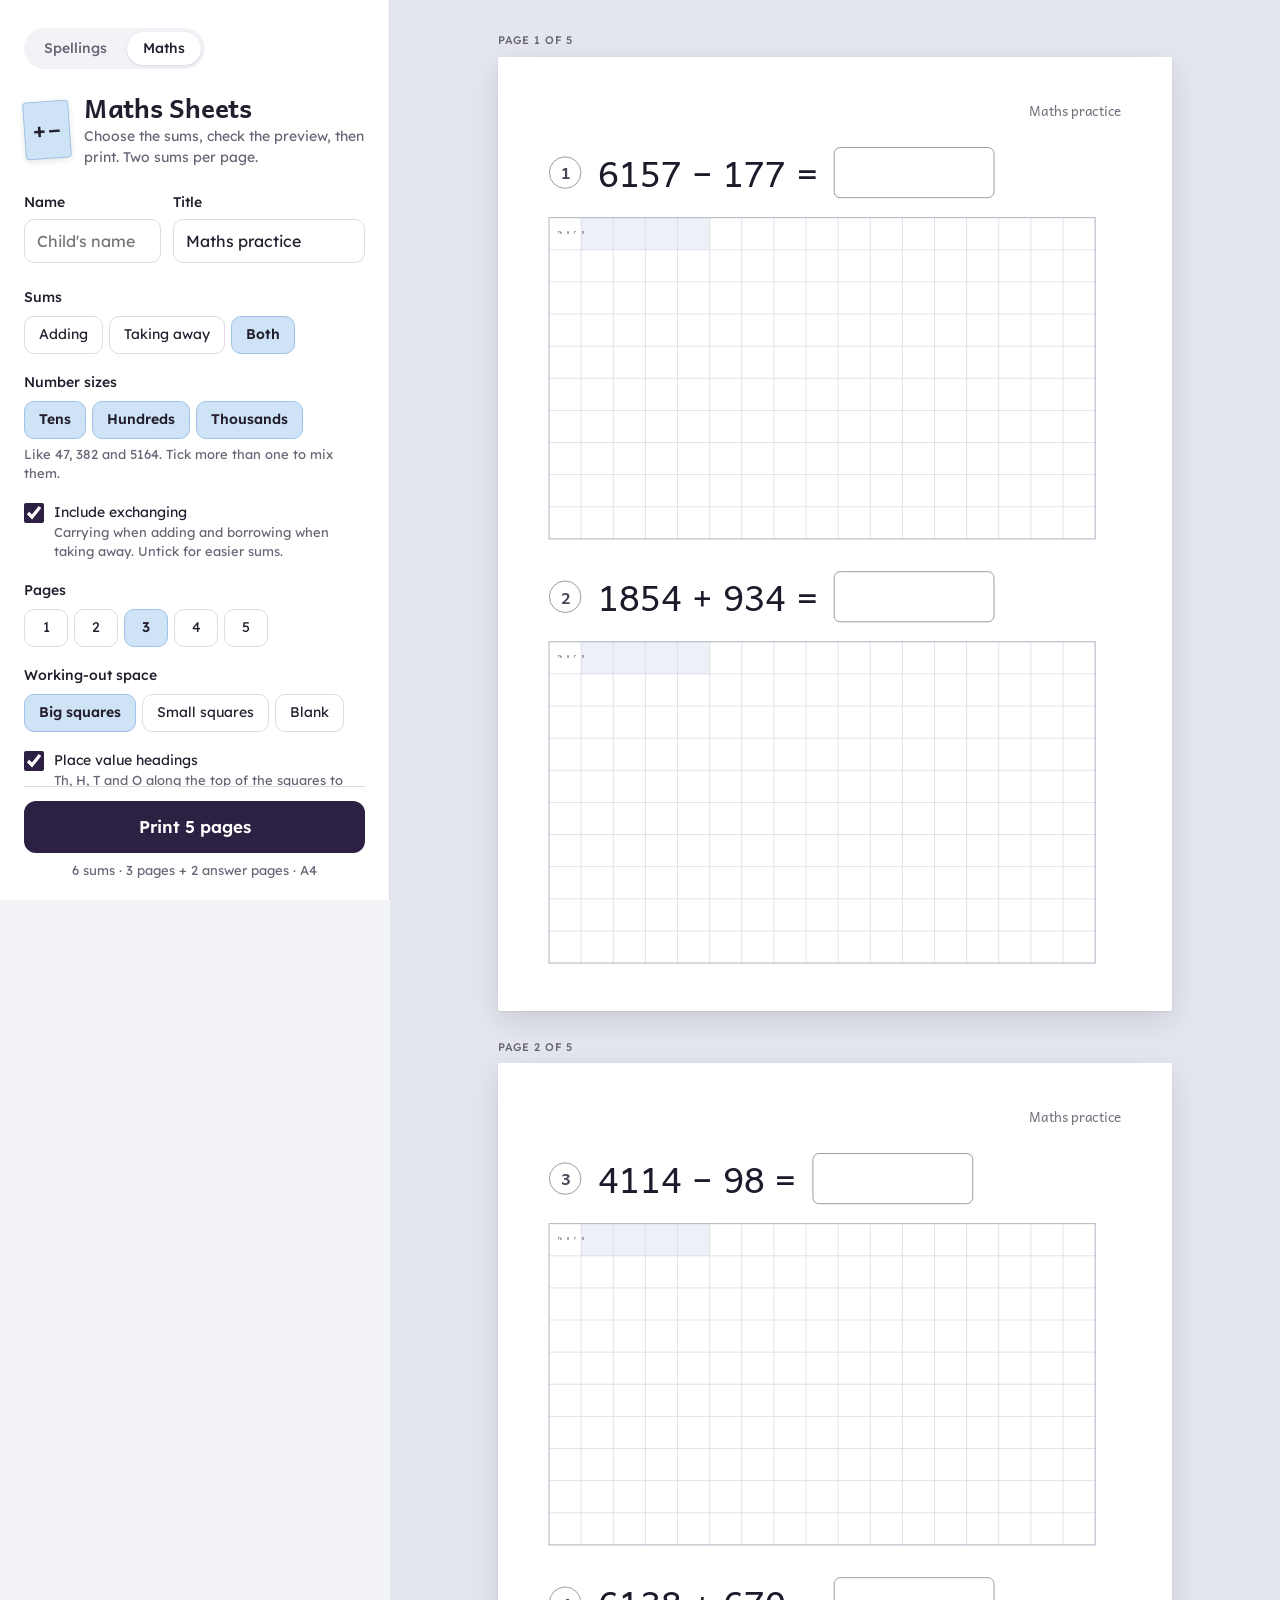
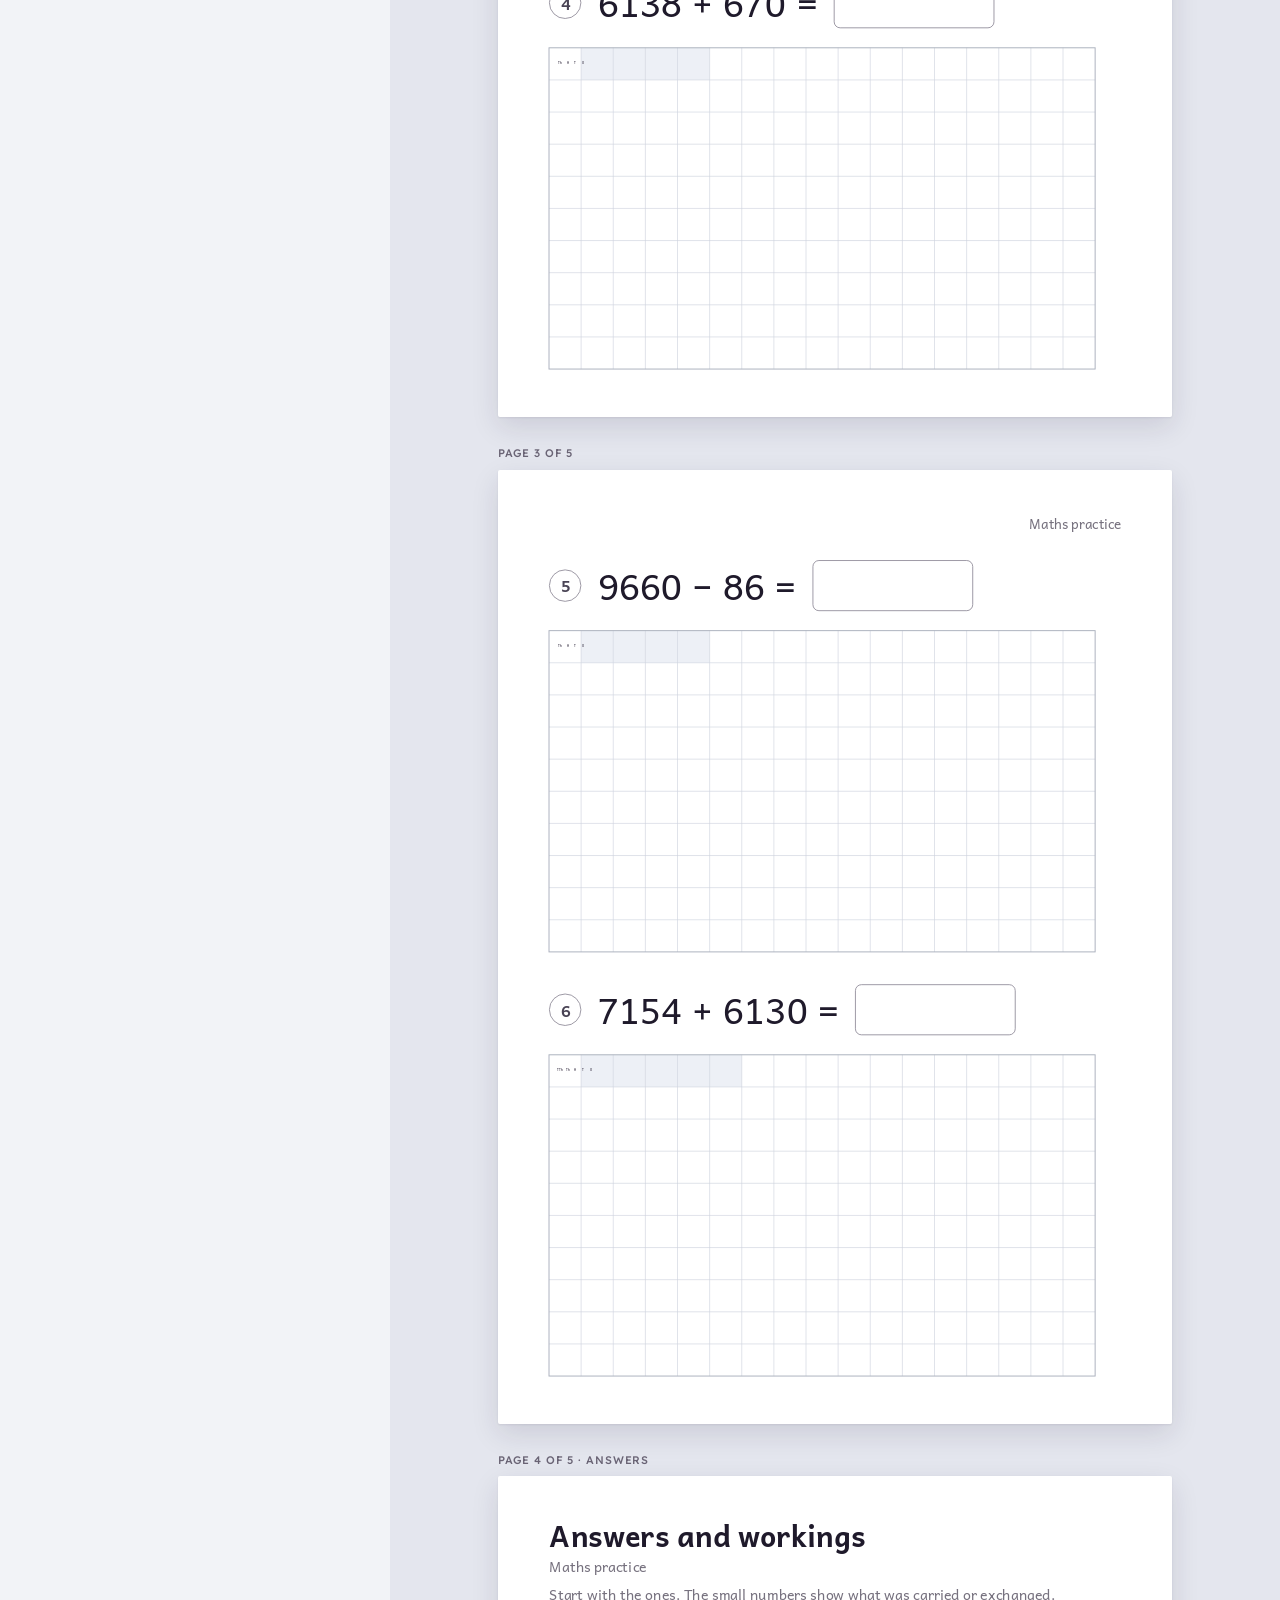
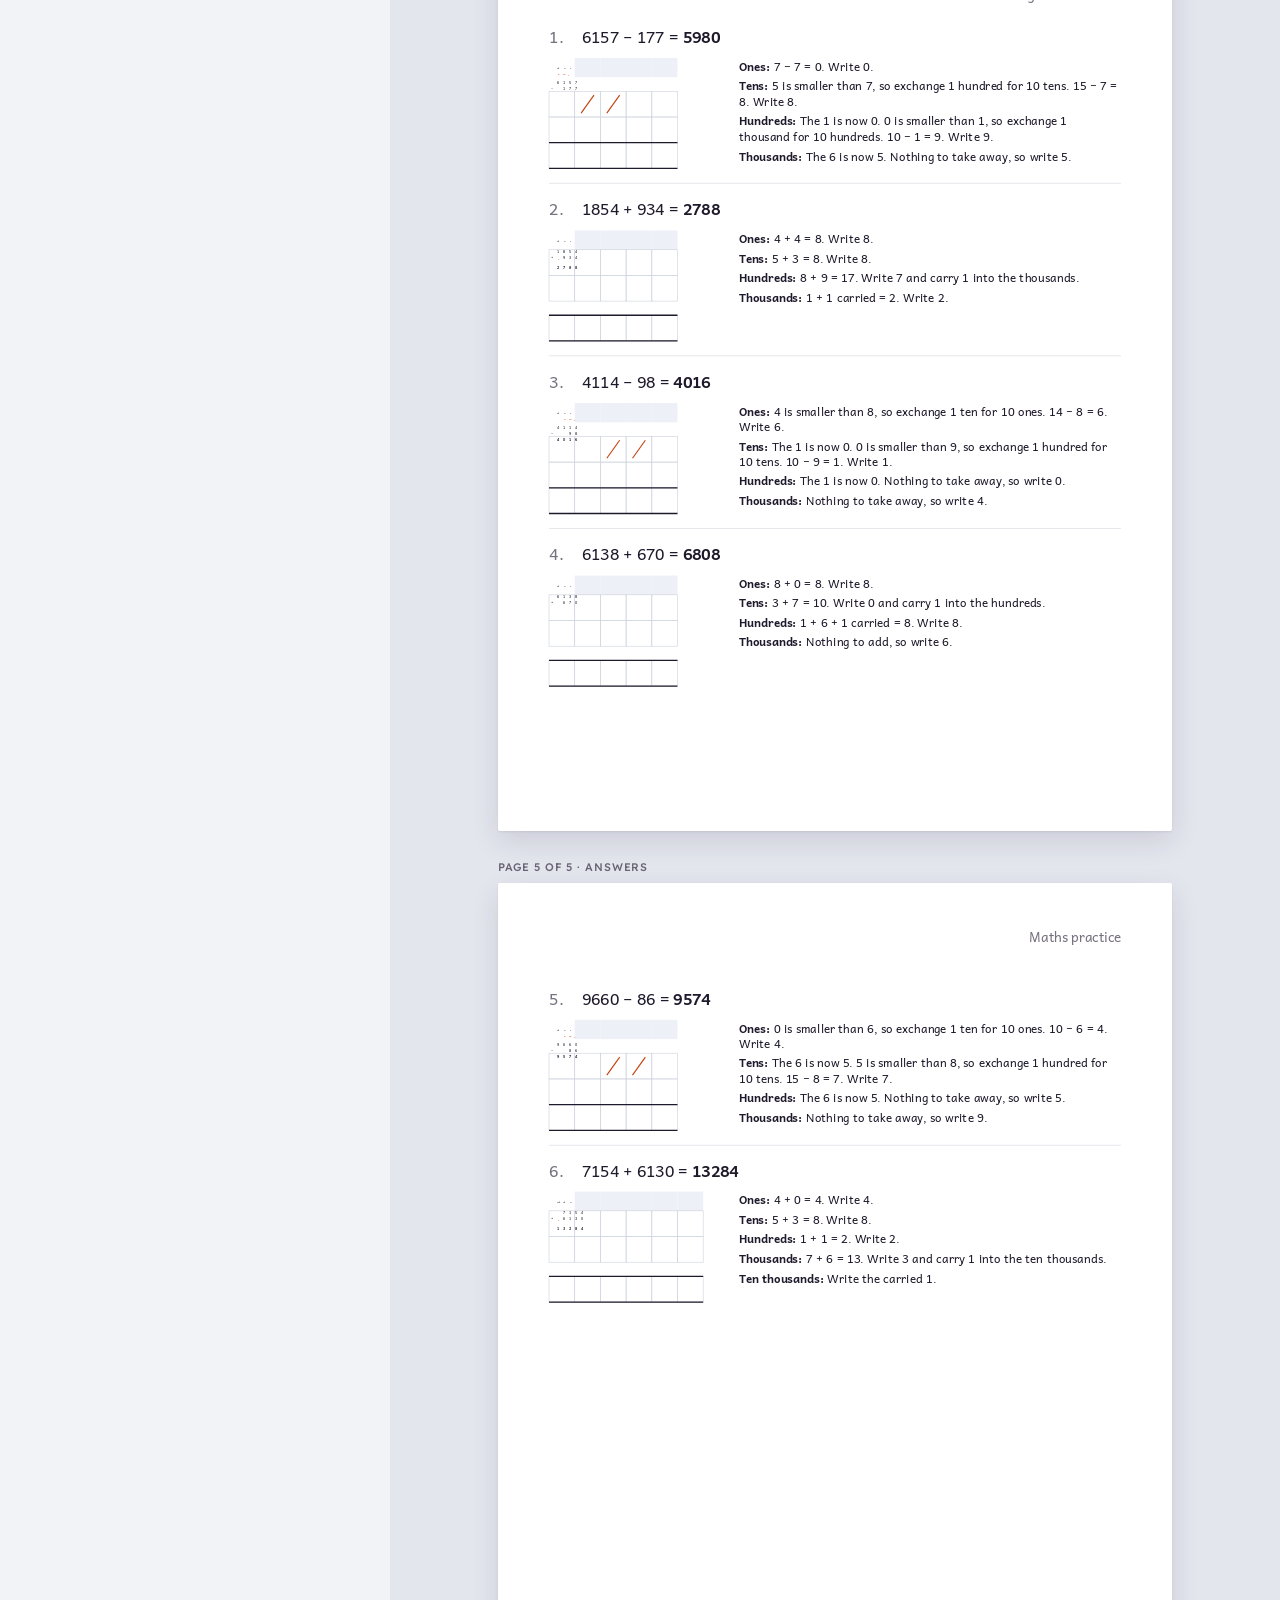
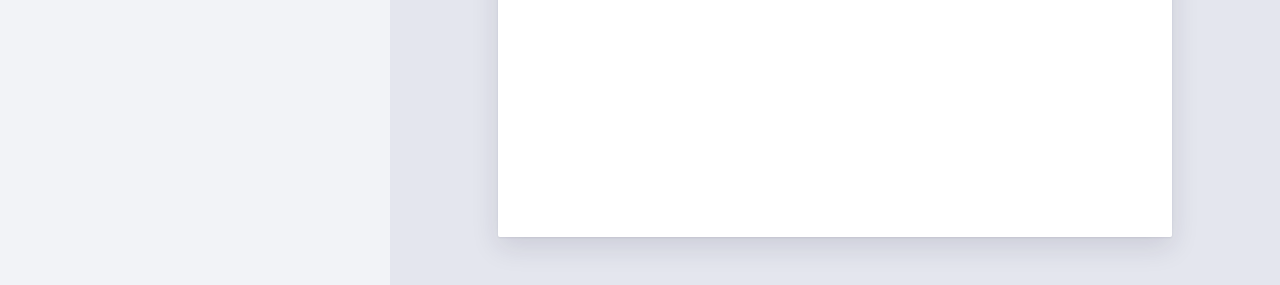
==== commit 2308a6ff: "Give a fresh set of maths sums on every open and every print The maths page now makes new sums each " ====
--- a/maths.html
+++ b/maths.html
@@ -147,7 +147,10 @@
         <p class="hint">Printed after the sums. With workings shows each sum done in columns, step by step.</p>
       </fieldset>
 
-      <button type="button" class="btn-secondary" id="newSums">New sums</button>
+      <div class="field">
+        <button type="button" class="btn-secondary" id="newSums">New sums</button>
+        <p class="hint">You get a fresh set each time you open this page or press Print.</p>
+      </div>
     </div>
 
     <div class="print-box">
@@ -517,17 +520,39 @@
     if (typeof state.answers === "boolean") state.answers = state.answers ? "worked" : "none";
   }
 
-  const app = window.SheetApp.start({ storeKey: "maths-sheets:v1", defaults: DEFAULTS, build, migrate });
-
-  document.getElementById("newSums").addEventListener("click", () => {
+  // ---------- Fresh sums every time ----------
+
+  const STALE_AFTER_MS = 30 * 60 * 1000;
+  let printedSeed = null;
+  let hiddenAt = 0;
+
+  function freshSums() {
     app.state.seed = newSeed();
     app.save();
     app.render();
+  }
+
+  // A set that has already gone to print is swapped for a new one before the next print,
+  // so the preview never changes while a print box is open.
+  function beforePrint() {
+    if (app.state.seed === printedSeed) freshSums();
+    printedSeed = app.state.seed;
+  }
+
+  const app = window.SheetApp.start({ storeKey: "maths-sheets:v1", defaults: DEFAULTS, build, migrate, beforePrint });
+
+  document.getElementById("newSums").addEventListener("click", freshSums);
+
+  // New sums when coming back to a page left open in the background, or restored with Back.
+  document.addEventListener("visibilitychange", () => {
+    if (document.hidden) hiddenAt = Date.now();
+    else if (hiddenAt && Date.now() - hiddenAt > STALE_AFTER_MS) freshSums();
   });
-
-  // Keep the first set of sums, so a reload shows the same ones that were printed.
-  app.save();
-  app.render();
+  window.addEventListener("pageshow", (e) => {
+    if (e.persisted) freshSums();
+  });
+
+  freshSums();
 })();
 </script>
 </body>
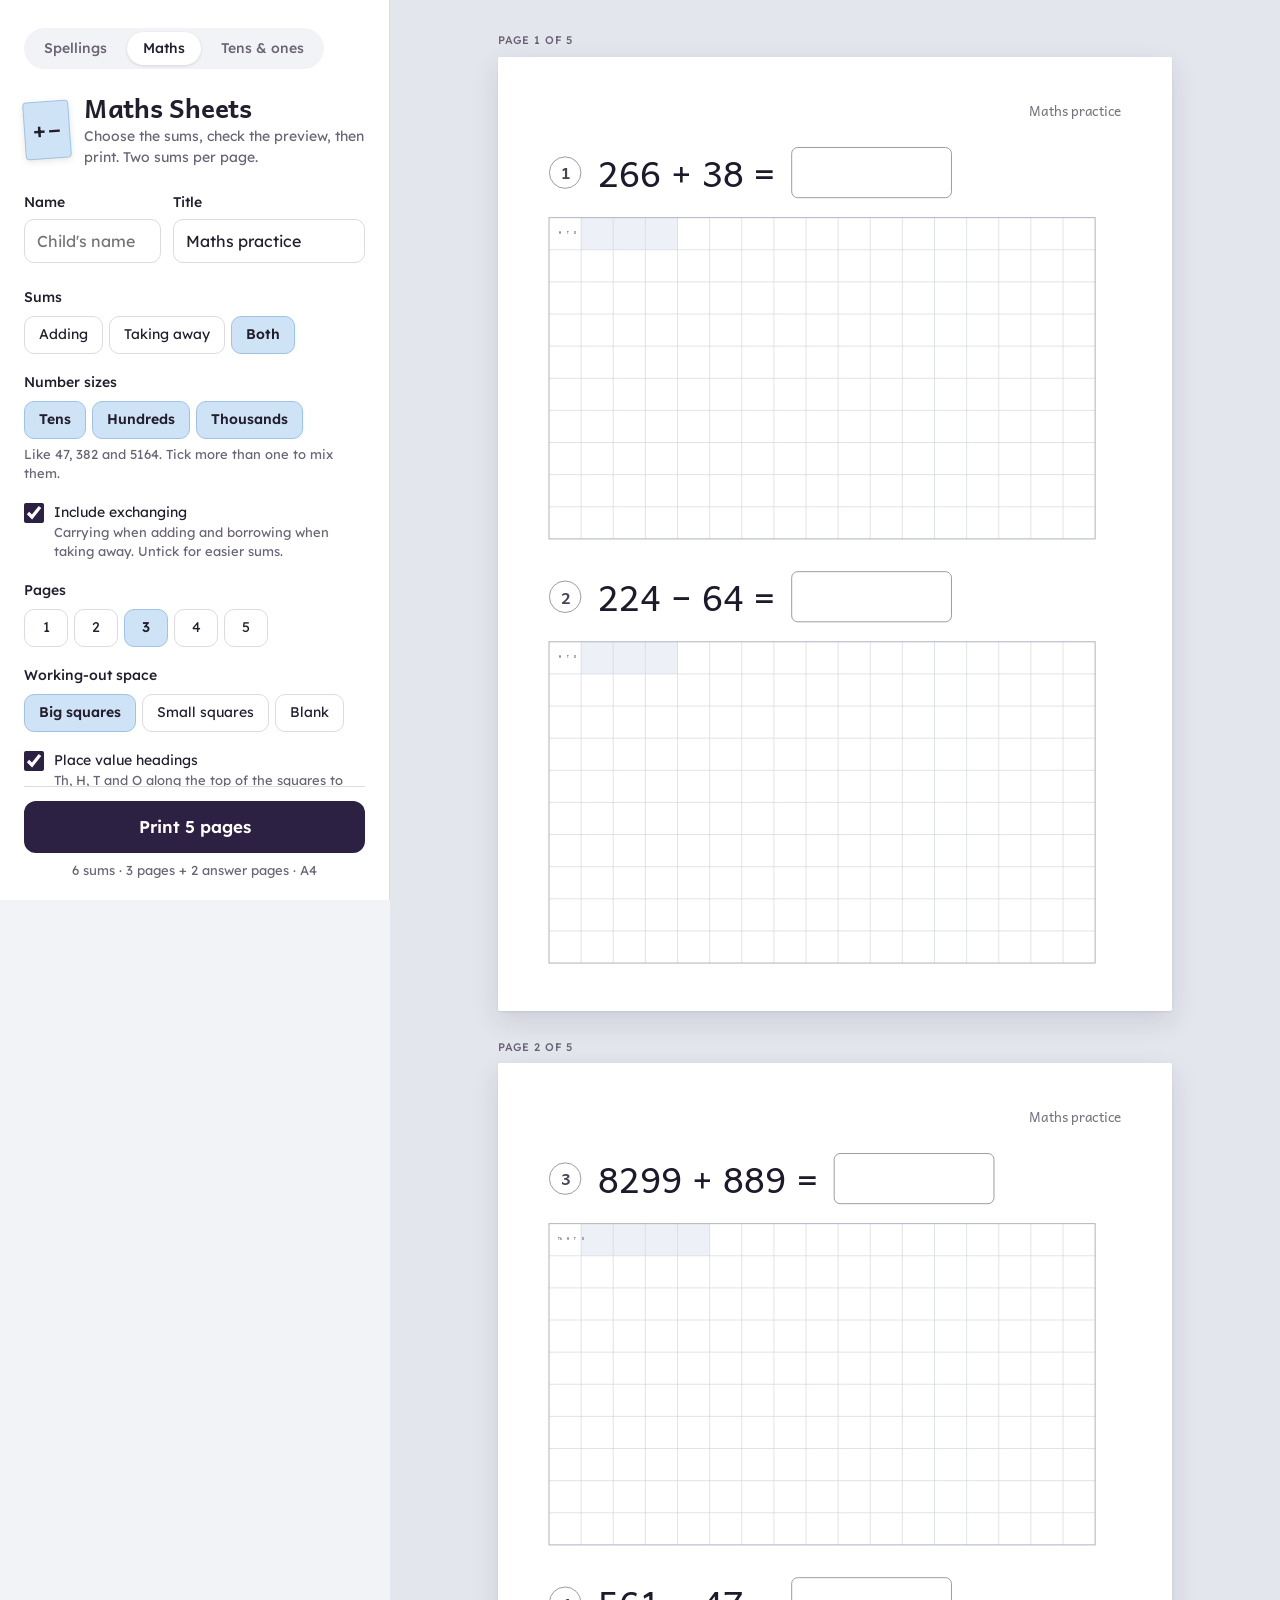
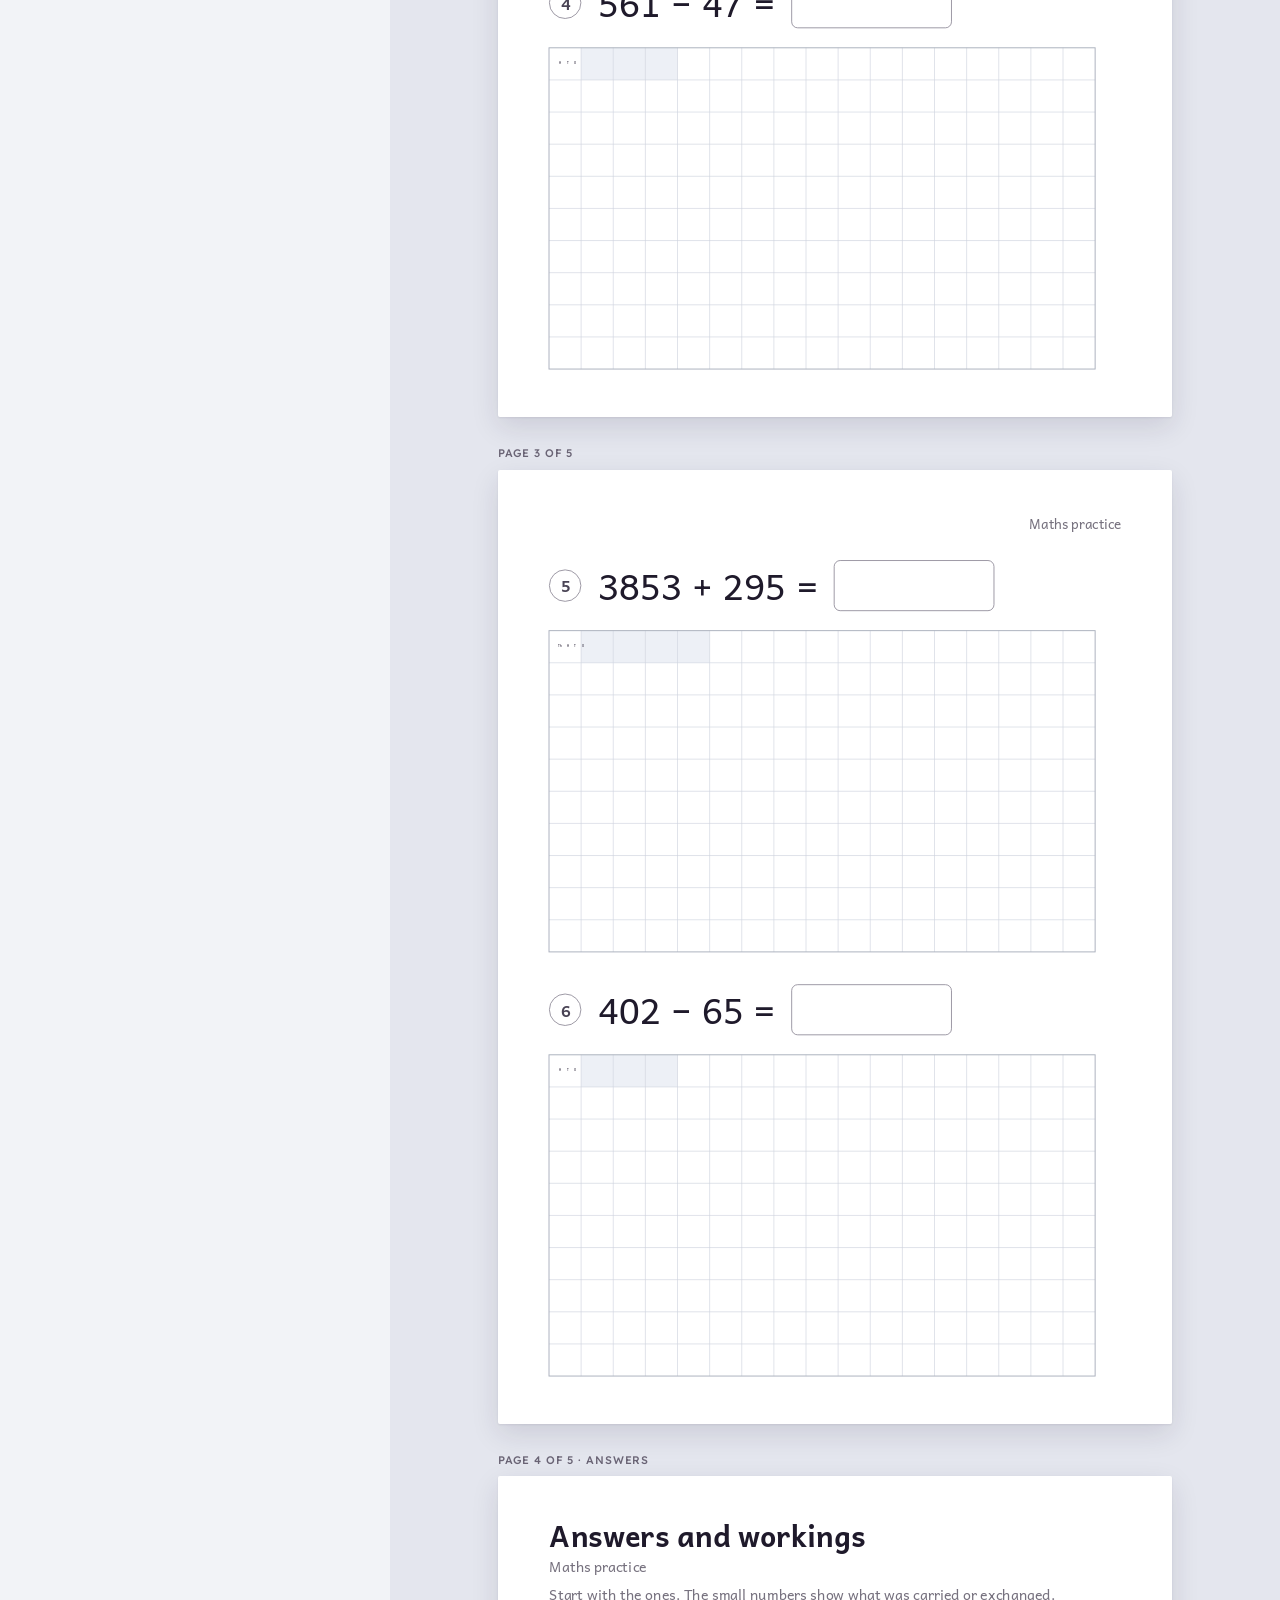
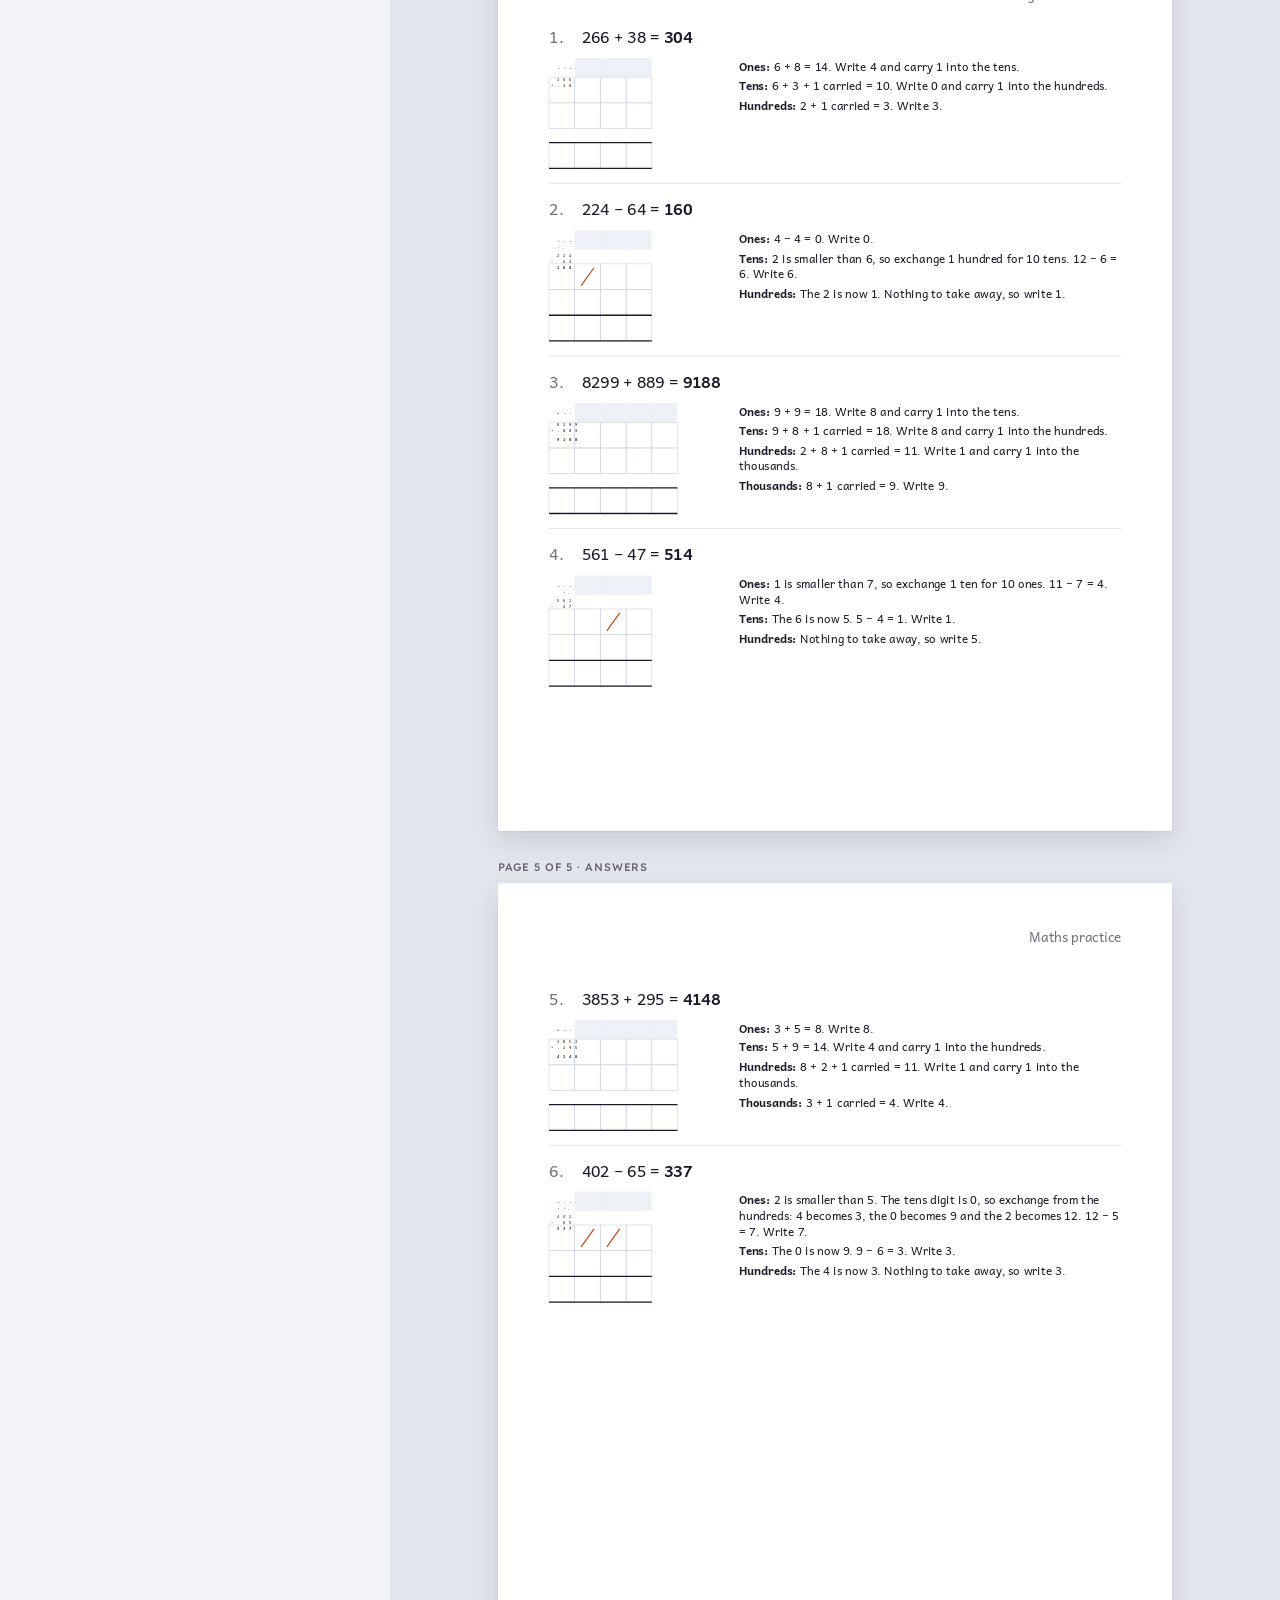
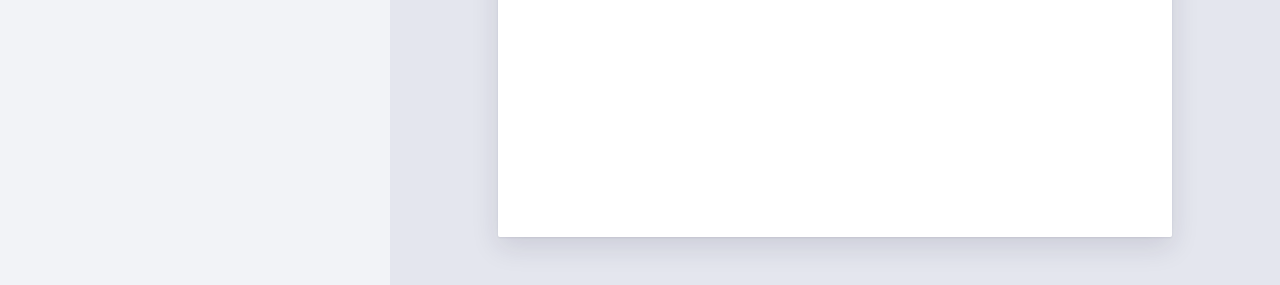
==== commit e8ca92aa: "Add Tens and Ones page for Year 2 place value New tens-and-ones.html prints four mixed Year 2 place " ====
--- a/maths.html
+++ b/maths.html
@@ -64,8 +64,9 @@
 <div class="app">
   <form class="panel" id="controls" autocomplete="off" novalidate>
     <nav class="switch" aria-label="Sheets">
-      <a href="./">Spellings</a>
+      <a href="index.html">Spellings</a>
       <a href="maths.html" aria-current="page">Maths</a>
+      <a href="tens-and-ones.html">Tens &amp; ones</a>
     </nav>
 
     <header class="brand">
@@ -169,7 +170,7 @@
 (() => {
   "use strict";
 
-  const { PAGE, HEAD_H, r2, plural, esc, chunk, hasHead, sheetHead } = window.SheetApp;
+  const { PAGE, HEAD_H, r2, plural, esc, chunk, seededRandom, hasHead, sheetHead } = window.SheetApp;
   const SUMS_PER_PAGE = 2;
   const BLOCK_GAP = 8;
   const QUESTION_H = 20;
@@ -187,8 +188,6 @@
     ink: "#1f1a2b",
     mark: "#c2410c",
   };
-
-  const newSeed = () => Math.floor(Math.random() * 2147483647);
 
   const DEFAULTS = {
     name: "",
@@ -202,22 +201,10 @@
     space: "big",
     headings: true,
     answers: "worked",
-    seed: newSeed(),
+    seed: 0,
   };
 
   // ---------- Making the sums ----------
-
-  // Small seeded random generator, so the preview and the printout show the same sums.
-  function seededRandom(seed) {
-    let a = seed >>> 0;
-    return () => {
-      a = (a + 0x6d2b79f5) >>> 0;
-      let t = a;
-      t = Math.imul(t ^ (t >>> 15), t | 1);
-      t ^= t + Math.imul(t ^ (t >>> 7), t | 61);
-      return ((t ^ (t >>> 14)) >>> 0) / 4294967296;
-    };
-  }
 
   // True when the column method needs a carry (adding) or a borrow (taking away) somewhere.
   function needsExchange(a, b, op) {
@@ -520,39 +507,9 @@
     if (typeof state.answers === "boolean") state.answers = state.answers ? "worked" : "none";
   }
 
-  // ---------- Fresh sums every time ----------
-
-  const STALE_AFTER_MS = 30 * 60 * 1000;
-  let printedSeed = null;
-  let hiddenAt = 0;
-
-  function freshSums() {
-    app.state.seed = newSeed();
-    app.save();
-    app.render();
-  }
-
-  // A set that has already gone to print is swapped for a new one before the next print,
-  // so the preview never changes while a print box is open.
-  function beforePrint() {
-    if (app.state.seed === printedSeed) freshSums();
-    printedSeed = app.state.seed;
-  }
-
-  const app = window.SheetApp.start({ storeKey: "maths-sheets:v1", defaults: DEFAULTS, build, migrate, beforePrint });
-
-  document.getElementById("newSums").addEventListener("click", freshSums);
-
-  // New sums when coming back to a page left open in the background, or restored with Back.
-  document.addEventListener("visibilitychange", () => {
-    if (document.hidden) hiddenAt = Date.now();
-    else if (hiddenAt && Date.now() - hiddenAt > STALE_AFTER_MS) freshSums();
-  });
-  window.addEventListener("pageshow", (e) => {
-    if (e.persisted) freshSums();
-  });
-
-  freshSums();
+  const app = window.SheetApp.start({ storeKey: "maths-sheets:v1", defaults: DEFAULTS, build, migrate, fresh: true });
+  document.getElementById("newSums").addEventListener("click", app.reseed);
+  app.render();
 })();
 </script>
 </body>
